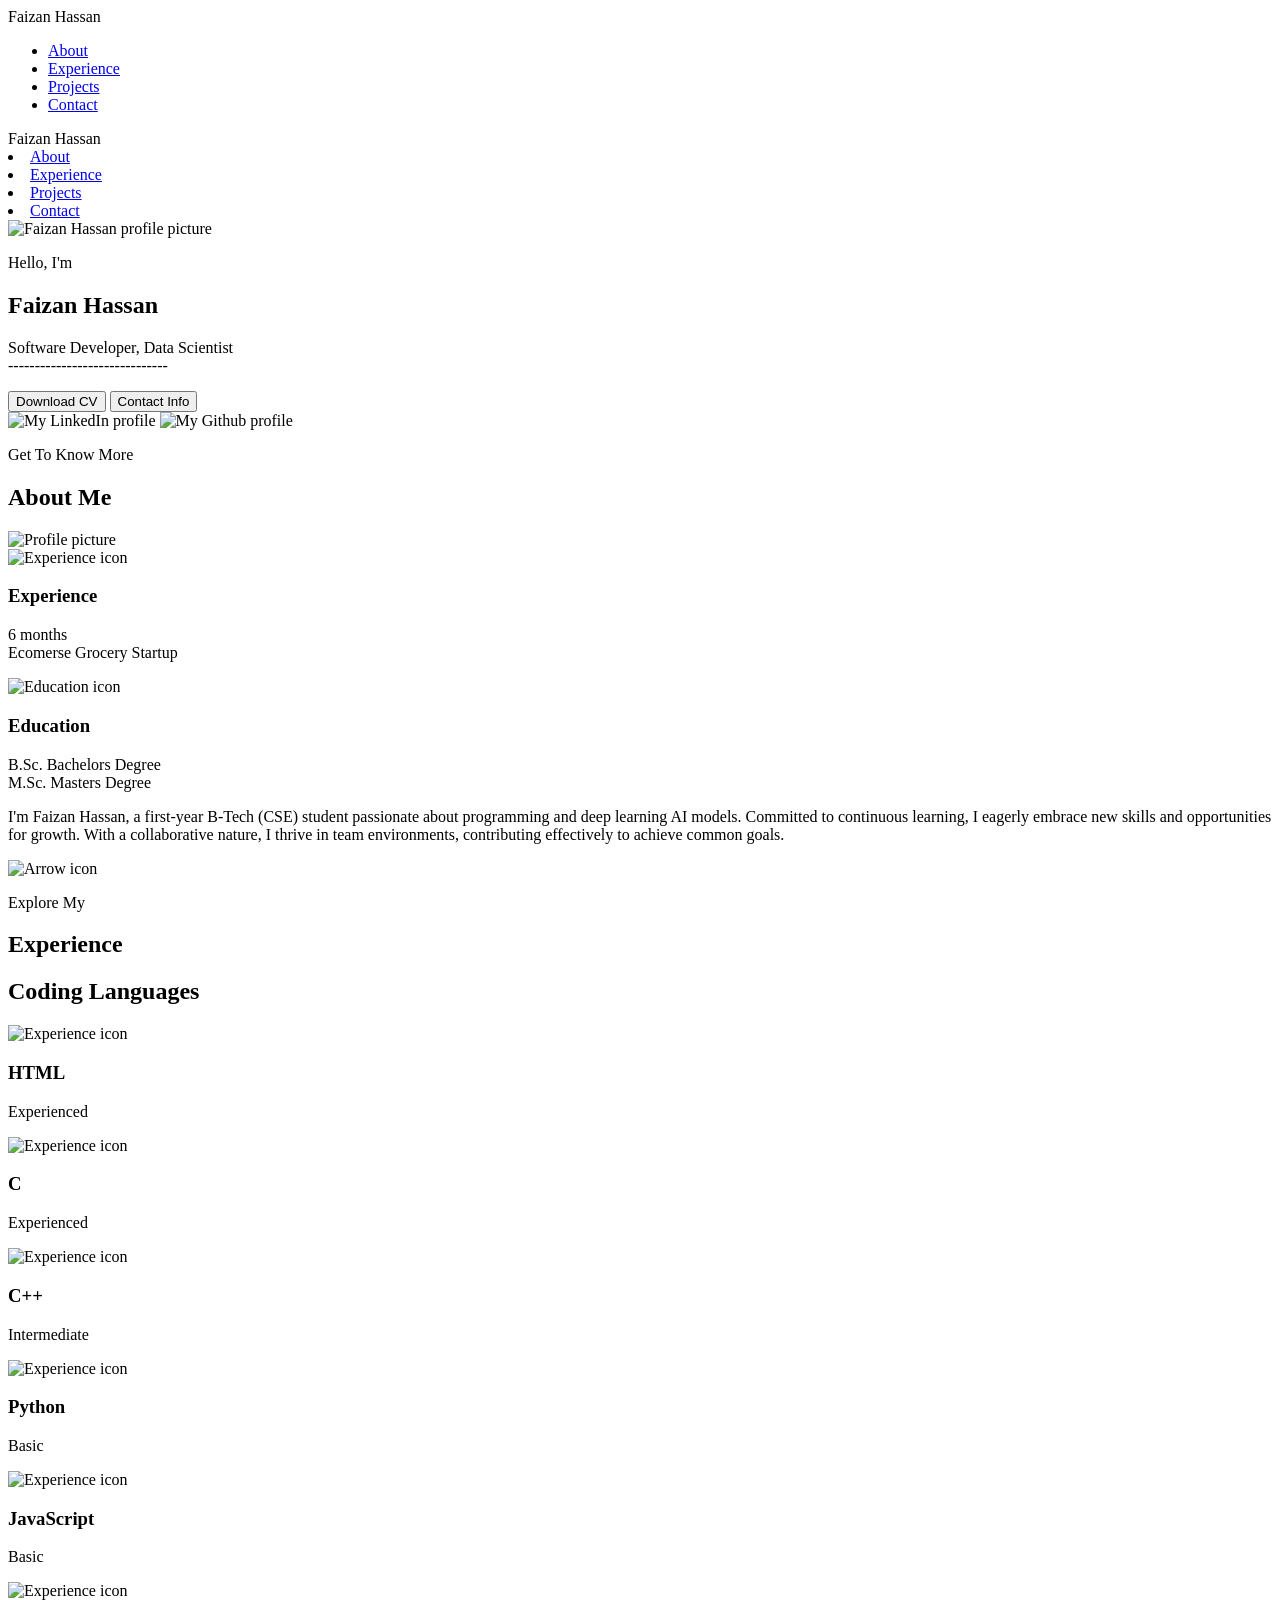
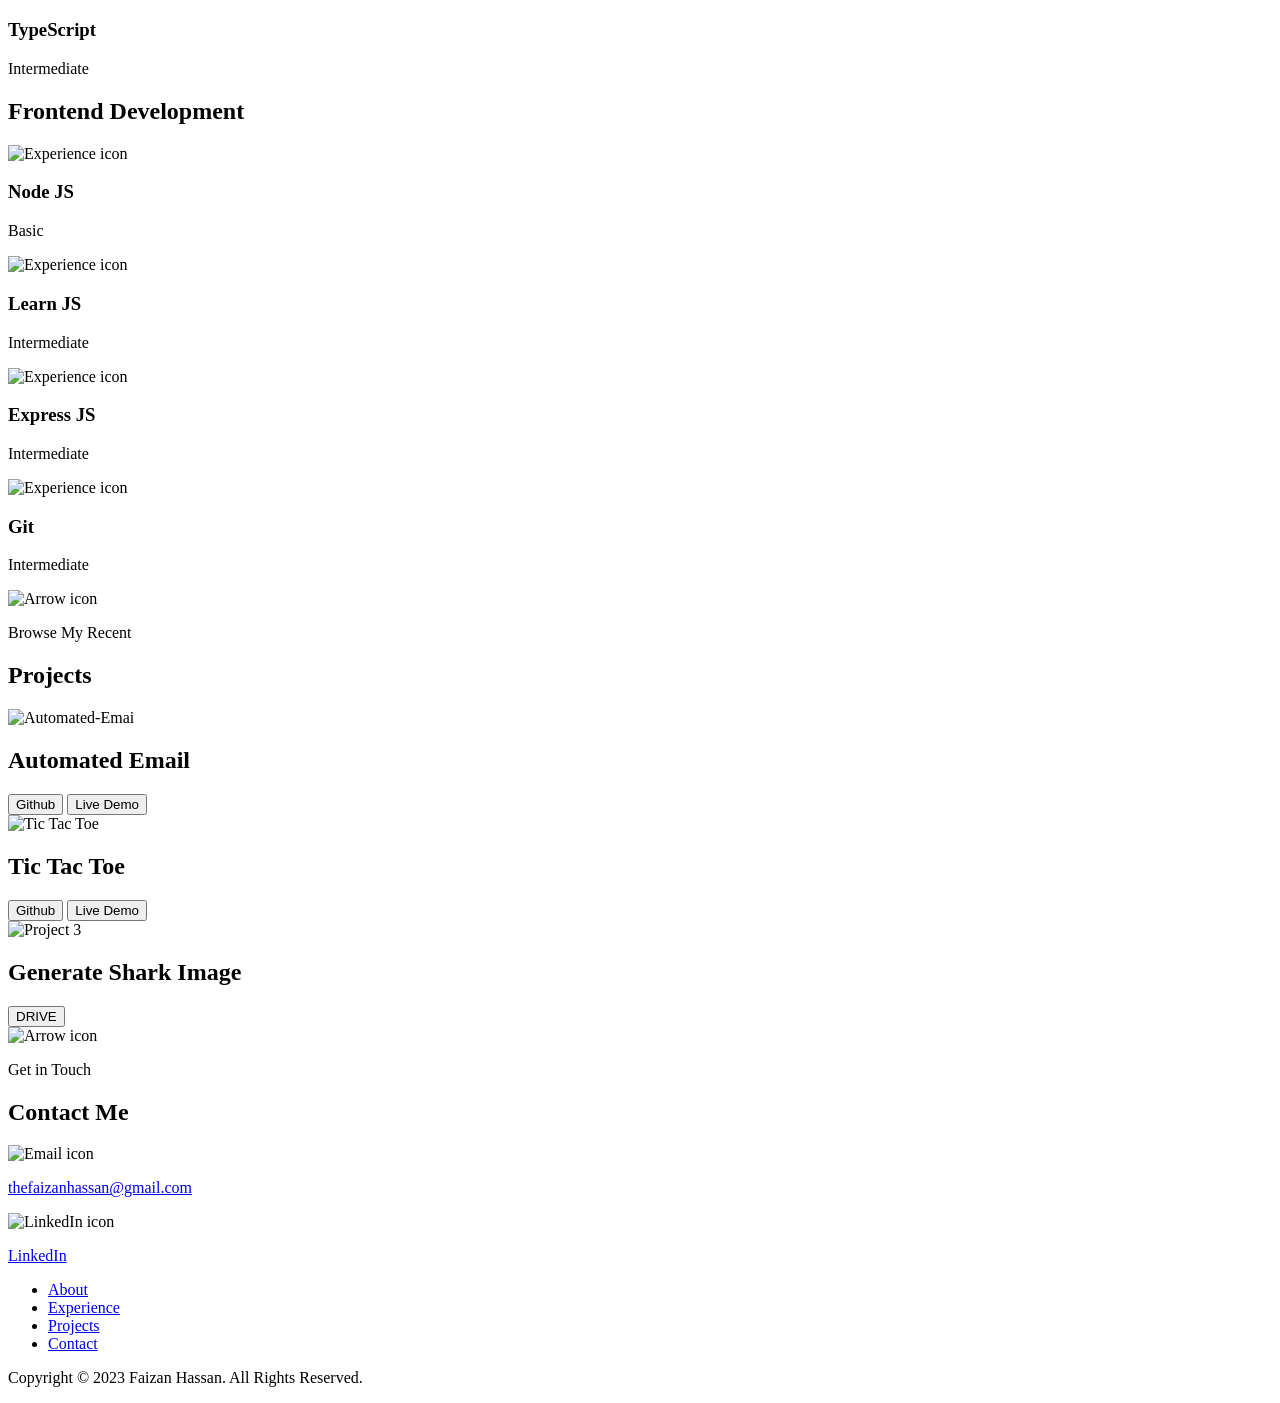
==== index.html @ 83cb1cb8 "Add files via upload" ====
<!DOCTYPE html>
<html lang="en">
  <head>
    <meta charset="UTF-8" />
    <meta http-equiv="X-UA-Compatible" content="IE=edge" />
    <meta name="viewport" content="width=device-width, initial-scale=1.0" />
    <title>Faizan Hassan</title>
    <link rel="stylesheet" href="style.css" />
    <link rel="stylesheet" href="mediaqueries.css" />
  </head>
  <body>
    <nav id="desktop-nav">
      <div class="logo">Faizan Hassan</div>
      <div>
        <ul class="nav-links">
          <li><a href="#about">About</a></li>
          <li><a href="#experience">Experience</a></li>
          <li><a href="#projects">Projects</a></li>
          <li><a href="#contact">Contact</a></li>
        </ul>
      </div>
    </nav>
    <nav id="hamburger-nav">
      <div class="logo">Faizan Hassan</div>
      <div class="hamburger-menu">
        <div class="hamburger-icon" onclick="toggleMenu()">
          <span></span>
          <span></span>
          <span></span>
        </div>
        <div class="menu-links">
          <li><a href="#about" onclick="toggleMenu()">About</a></li>
          <li><a href="#experience" onclick="toggleMenu()">Experience</a></li>
          <li><a href="#projects" onclick="toggleMenu()">Projects</a></li>
          <li><a href="#contact" onclick="toggleMenu()">Contact</a></li>
        </div>
      </div>
    </nav>
    <section id="profile">
      <div class="section__pic-container">
        <img src="./assets/profile-pic.png" alt="Faizan Hassan profile picture" />
      </div>
      <div class="section__text">
        <p class="section__text__p1">Hello, I'm</p>
        <h1 class="title">Faizan Hassan</h1>
        <p class="section__text__p1">Software Developer, Data Scientist<br> ------------------------------ </p>
        <div class="btn-container">
          <button
            class="btn btn-color-2"
            onclick="window.open('./assets/Faizan Hassan CV.pdf')"
          >
            Download CV
          </button>
          <button class="btn btn-color-1" onclick="location.href='./#contact'">
            Contact Info
          </button>
        </div>
        <div id="socials-container">
          <img
            src="./assets/linkedin.png"
            alt="My LinkedIn profile"
            class="icon"
            onclick="location.href='https://www.linkedin.com/in/thefaizanhassan/'"
          />
          <img
            src="./assets/github.png"
            alt="My Github profile"
            class="icon"
            onclick="location.href='https://github.com/Thefaizanhassan'"
          />
        </div>
      </div>
    </section>
    <section id="about">
      <p class="section__text__p1">Get To Know More</p>
      <h1 class="title">About Me</h1>
      <div class="section-container">
        <div class="section__pic-container">
          <img
            src="./assets/about-pic.jpg"
            alt="Profile picture"
            class="about-pic"
          />
        </div>
        <div class="about-details-container">
          <div class="about-containers">
            <div class="details-container">
              <img
                src="./assets/experience.png"
                alt="Experience icon"
                class="icon"
              />
              <h3>Experience</h3>
              <p>6 months <br />Ecomerse Grocery Startup</p>
            </div>
            <div class="details-container">
              <img
                src="./assets/education.png"
                alt="Education icon"
                class="icon"
              />
              <h3>Education</h3>
              <p>B.Sc. Bachelors Degree<br />M.Sc. Masters Degree</p>
            </div>
          </div>
          <div class="text-container">
            <p>
              I'm Faizan Hassan, a first-year B-Tech (CSE)
              student  passionate  about  programming  and
              deep  learning  AI  models.  Committed  to
              continuous learning, I eagerly embrace new
              skills and opportunities for growth. With a
              collaborative nature, I thrive in team
              environments, contributing effectively to
              achieve common goals.
            </p>
          </div>
        </div>
      </div>
      <img
        src="./assets/arrow.png"
        alt="Arrow icon"
        class="icon arrow"
        onclick="location.href='./#experience'"
      />
    </section>
    <section id="experience">
      <p class="section__text__p1">Explore My</p>
      <h1 class="title">Experience</h1>
      <div class="experience-details-container">
        <div class="about-containers">
          <div class="details-container">
            <h2 class="experience-sub-title">Coding Languages</h2>
            <div class="article-container">
              <article>
                <img
                  src="./assets/checkmark.png"
                  alt="Experience icon"
                  class="icon"
                />
                <div>
                  <h3>HTML</h3>
                  <p>Experienced</p>
                </div>
              </article>
              <article>
                <img
                  src="./assets/checkmark.png"
                  alt="Experience icon"
                  class="icon"
                />
                <div>
                  <h3>C</h3>
                  <p>Experienced</p>
                </div>
              </article>
              <article>
                <img
                  src="./assets/checkmark.png"
                  alt="Experience icon"
                  class="icon"
                />
                <div>
                  <h3>C++</h3>
                  <p>Intermediate</p>
                </div>
              </article>
              <article>
                <img
                  src="./assets/checkmark.png"
                  alt="Experience icon"
                  class="icon"
                />
                <div>
                  <h3>Python</h3>
                  <p>Basic</p>
                </div>
              </article>
              <article>
                <img
                  src="./assets/checkmark.png"
                  alt="Experience icon"
                  class="icon"
                />
                <div>
                  <h3>JavaScript </h3>
                  <p>Basic</p>
                </div>
              </article>
              <article>
                <img
                  src="./assets/checkmark.png"
                  alt="Experience icon"
                  class="icon"
                />
                <div>
                  <h3>TypeScript</h3>
                  <p>Intermediate</p>
                </div>
              </article>
            </div>
          </div>
          <div class="details-container">
            <h2 class="experience-sub-title">Frontend Development</h2>
            <div class="article-container">
              <article>
                <img
                  src="./assets/checkmark.png"
                  alt="Experience icon"
                  class="icon"
                />
                <div>
                  <h3>Node JS</h3>
                  <p>Basic</p>
                </div>
              </article>
              <article>
                <img
                  src="./assets/checkmark.png"
                  alt="Experience icon"
                  class="icon"
                />
                <div>
                  <h3>Learn JS</h3>
                  <p>Intermediate</p>
                </div>
              </article>
              <article>
                <img
                  src="./assets/checkmark.png"
                  alt="Experience icon"
                  class="icon"
                />
                <div>
                  <h3>Express JS</h3>
                  <p>Intermediate</p>
                </div>
              </article>
              <article>
                <img
                  src="./assets/checkmark.png"
                  alt="Experience icon"
                  class="icon"
                />
                <div>
                  <h3>Git</h3>
                  <p>Intermediate</p>
                </div>
              </article>
            </div>
          </div>
        </div>
      </div>
      <img
        src="./assets/arrow.png"
        alt="Arrow icon"
        class="icon arrow"
        onclick="location.href='./#projects'"
      />
    </section>
    <section id="projects">
      <p class="section__text__p1">Browse My Recent</p>
      <h1 class="title">Projects</h1>
      <div class="experience-details-container">
        <div class="about-containers">
          <div class="details-container color-container">
            <div class="article-container">
              <img
                src="./assets/project-1.png"
                alt="Automated-Emai"
                class="project-img"
              />
            </div>
            <h2 class="experience-sub-title project-title">Automated Email</h2>
            <div class="btn-container">
              <button
                class="btn btn-color-2 project-btn"
                onclick="location.href='https://github.com/Thefaizanhassan/Automated-Email-Trigger-App'"
              >
                Github
              </button>
              <button
                class="btn btn-color-2 project-btn"
                onclick="location.href='https://github.com/Thefaizanhassan/Automated-Email-Trigger-App'"
              >
                Live Demo
              </button>
            </div>
          </div>
          <div class="details-container color-container">
            <div class="article-container">
              <img
                src="./assets/project-2.png"
                alt="Tic Tac Toe"
                class="project-img"
              />
            </div>
            <h2 class="experience-sub-title project-title">Tic Tac Toe</h2>
            <div class="btn-container">
              <button
                class="btn btn-color-2 project-btn"
                onclick="location.href='https://github.com/Thefaizanhassan/TicTacToe'"
              >
                Github
              </button>
              <button
                class="btn btn-color-2 project-btn"
                onclick="location.href='https://github.com/Thefaizanhassan/TicTacToe'"
              >
                Live Demo
              </button>
            </div>
          </div>
          <div class="details-container color-container">
            <div class="article-container">
              <img
                src="./assets/project-3.png"
                alt="Project 3"
                class="project-img"
              />
            </div>
            <h2 class="experience-sub-title project-title">Generate Shark Image</h2>
            <div class="btn-container">
              <button
                class="btn btn-color-2 project-btn"
                onclick="location.href='https://drive.google.com/file/d/17A6caimnUNpC94hL9rWfe5YRFMzUyGSH/view?usp=sharing'"
              >
                DRIVE
              </button>
            </div>
          </div>
        </div>
      </div>

      <img
        src="./assets/arrow.png"
        alt="Arrow icon"
        class="icon arrow"
        onclick="location.href='./#contact'"
      />
    </section>
    <section id="contact">
      <p class="section__text__p1">Get in Touch</p>
      <h1 class="title">Contact Me</h1>
      <div class="contact-info-upper-container">
        <div class="contact-info-container">
          <img
            src="./assets/email.png"
            alt="Email icon"
            class="icon contact-icon email-icon"
          />
          <p><a href="mailto:examplemail@gmail.com">thefaizanhassan@gmail.com</a></p>
        </div>
        <div class="contact-info-container">
          <img
            src="./assets/linkedin.png"
            alt="LinkedIn icon"
            class="icon contact-icon"
          />
          <p><a href="https://www.linkedin.com/in/thefaizanhassan/">LinkedIn</a></p>
        </div>
      </div>
    </section>
    <footer>
      <nav>
        <div class="nav-links-container">
          <ul class="nav-links">
            <li><a href="#about">About</a></li>
            <li><a href="#experience">Experience</a></li>
            <li><a href="#projects">Projects</a></li>
            <li><a href="#contact">Contact</a></li>
          </ul>
        </div>
      </nav>
      <p>Copyright &#169; 2023 Faizan Hassan. All Rights Reserved.</p>
    </footer>
    <script src="script.js"></script>
  </body>
</html>
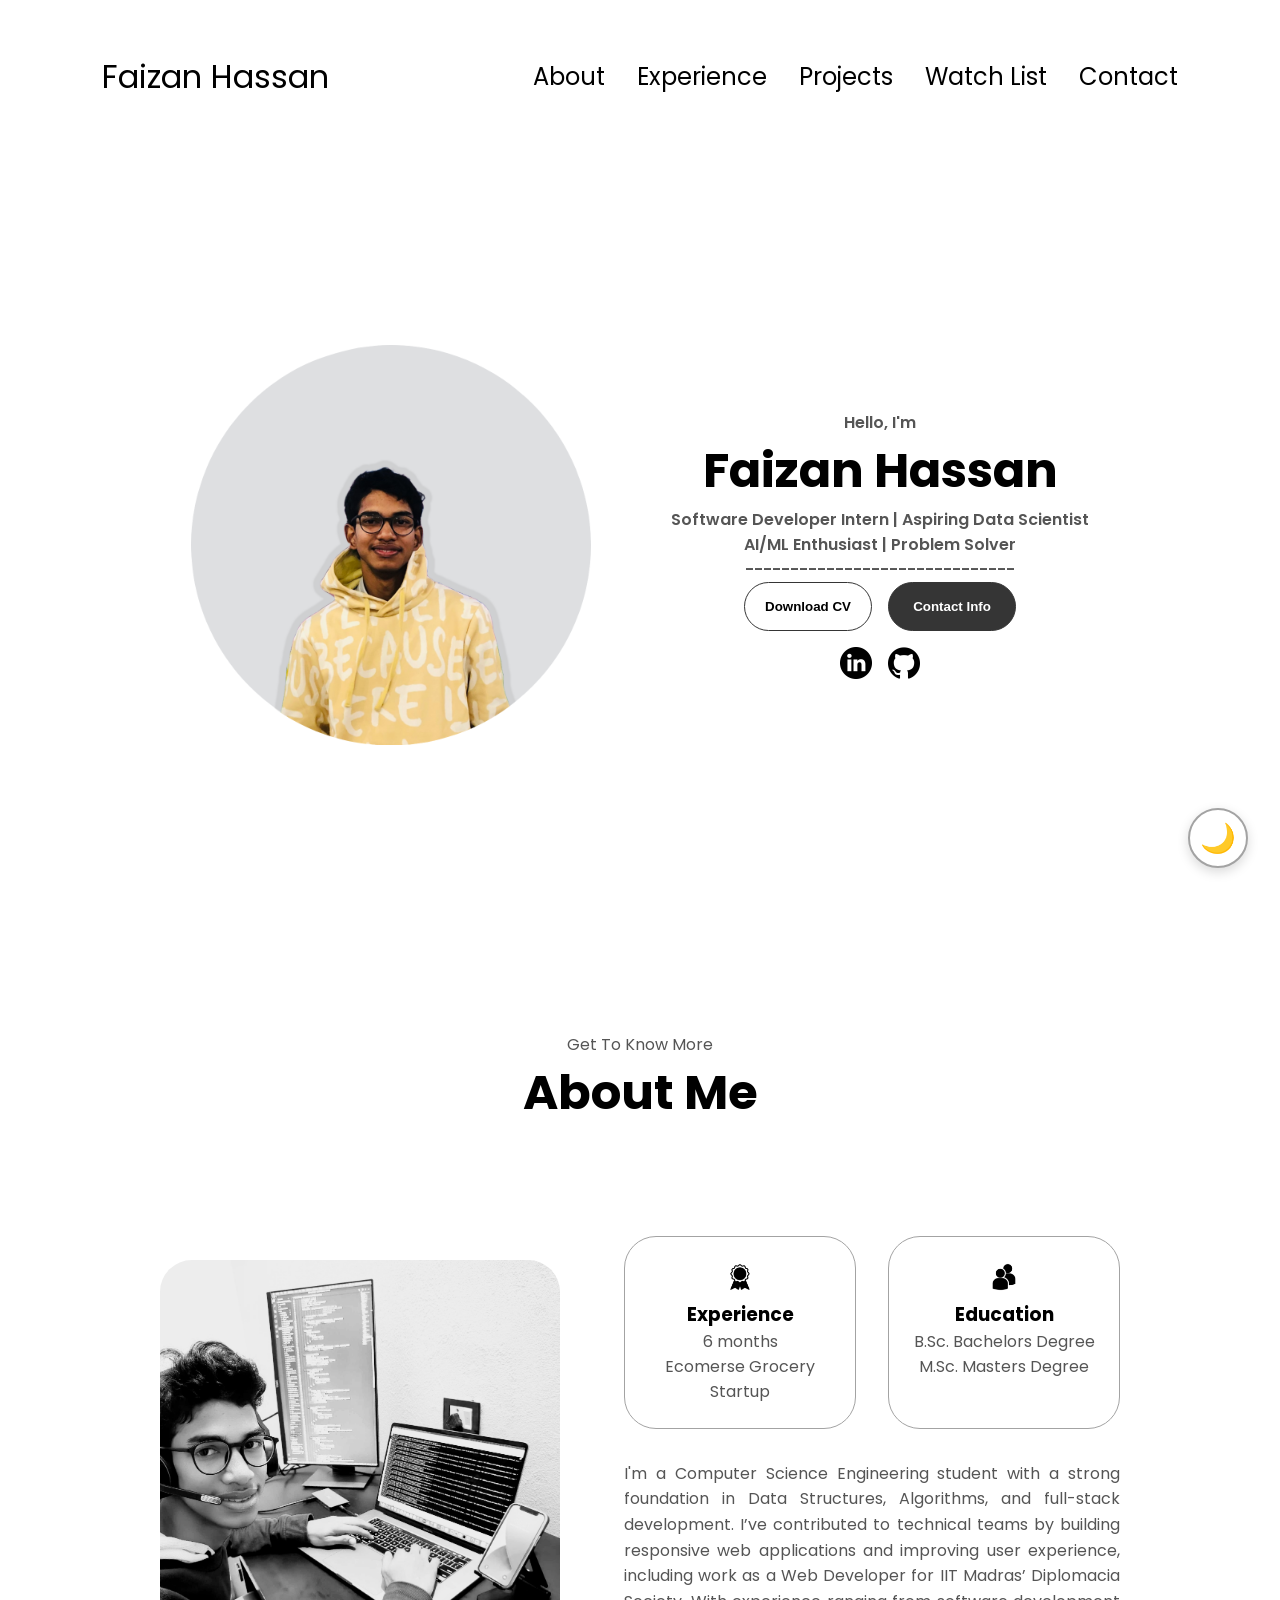
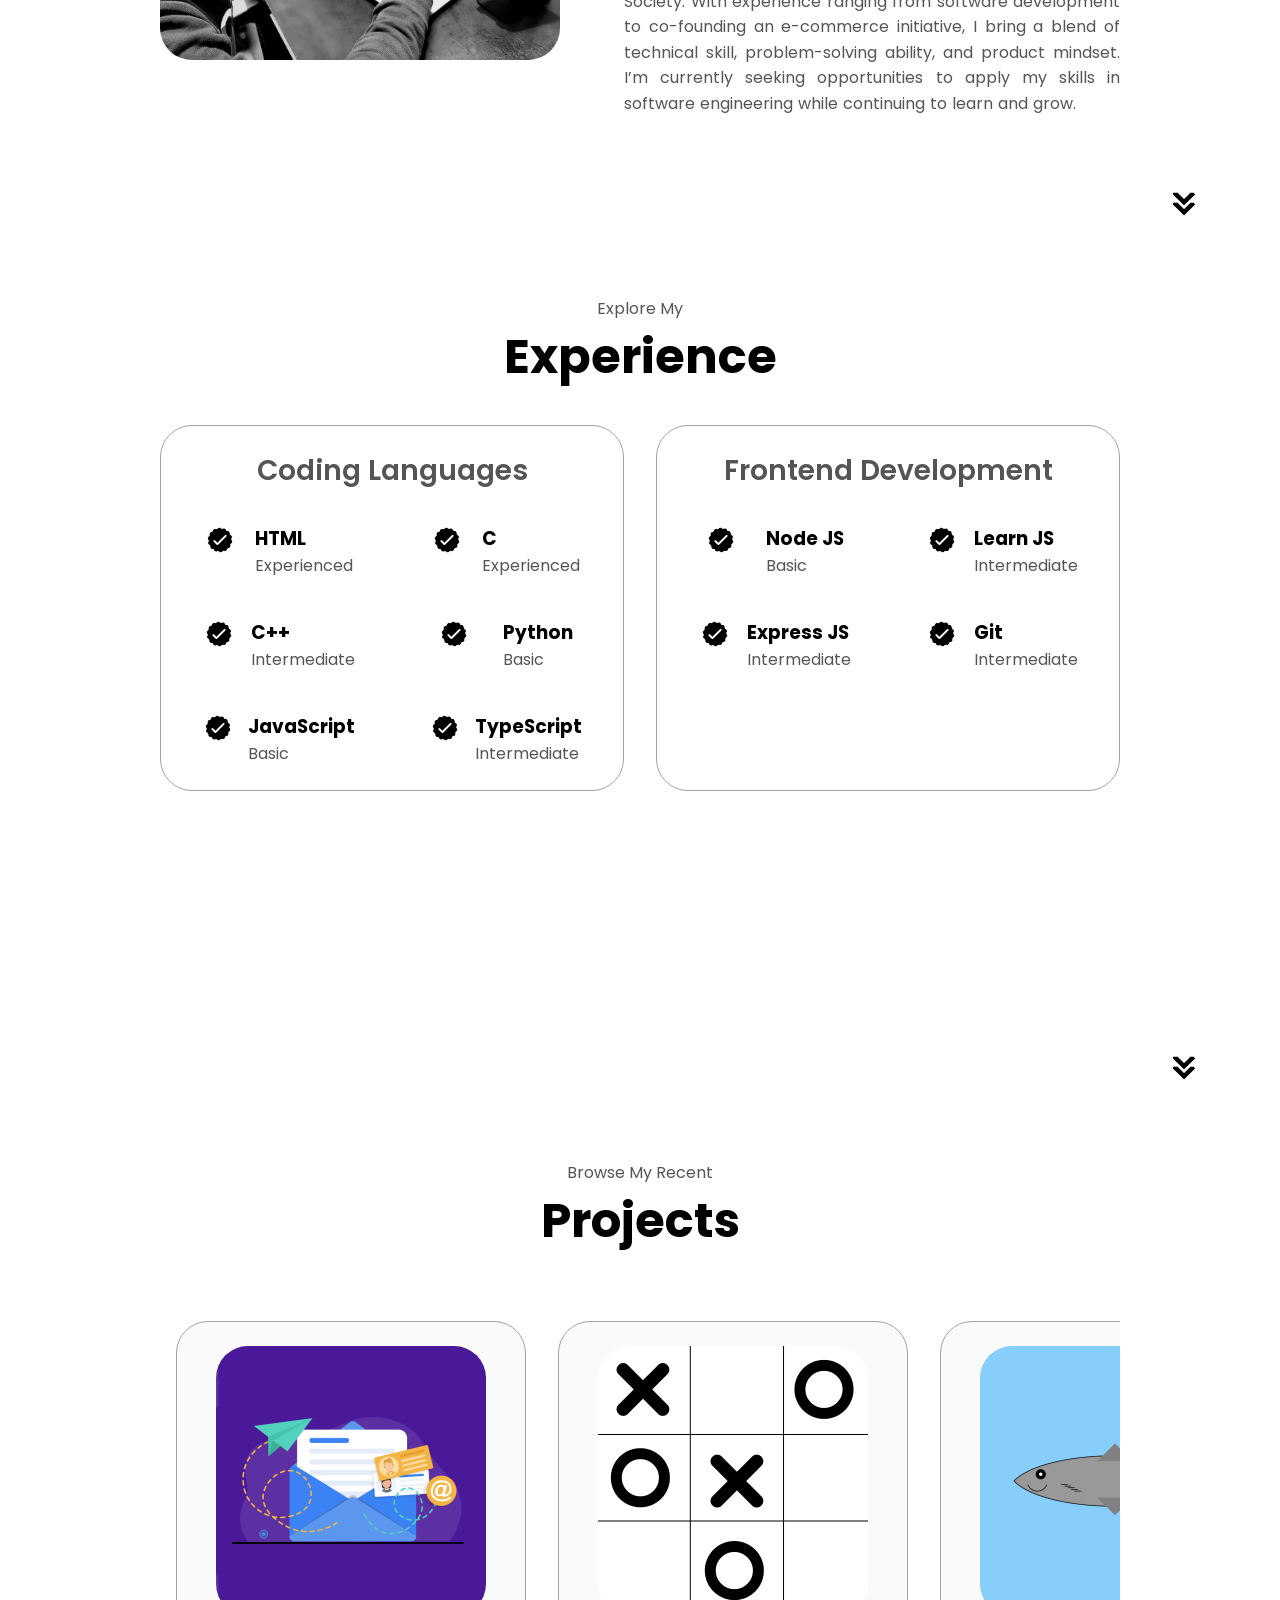
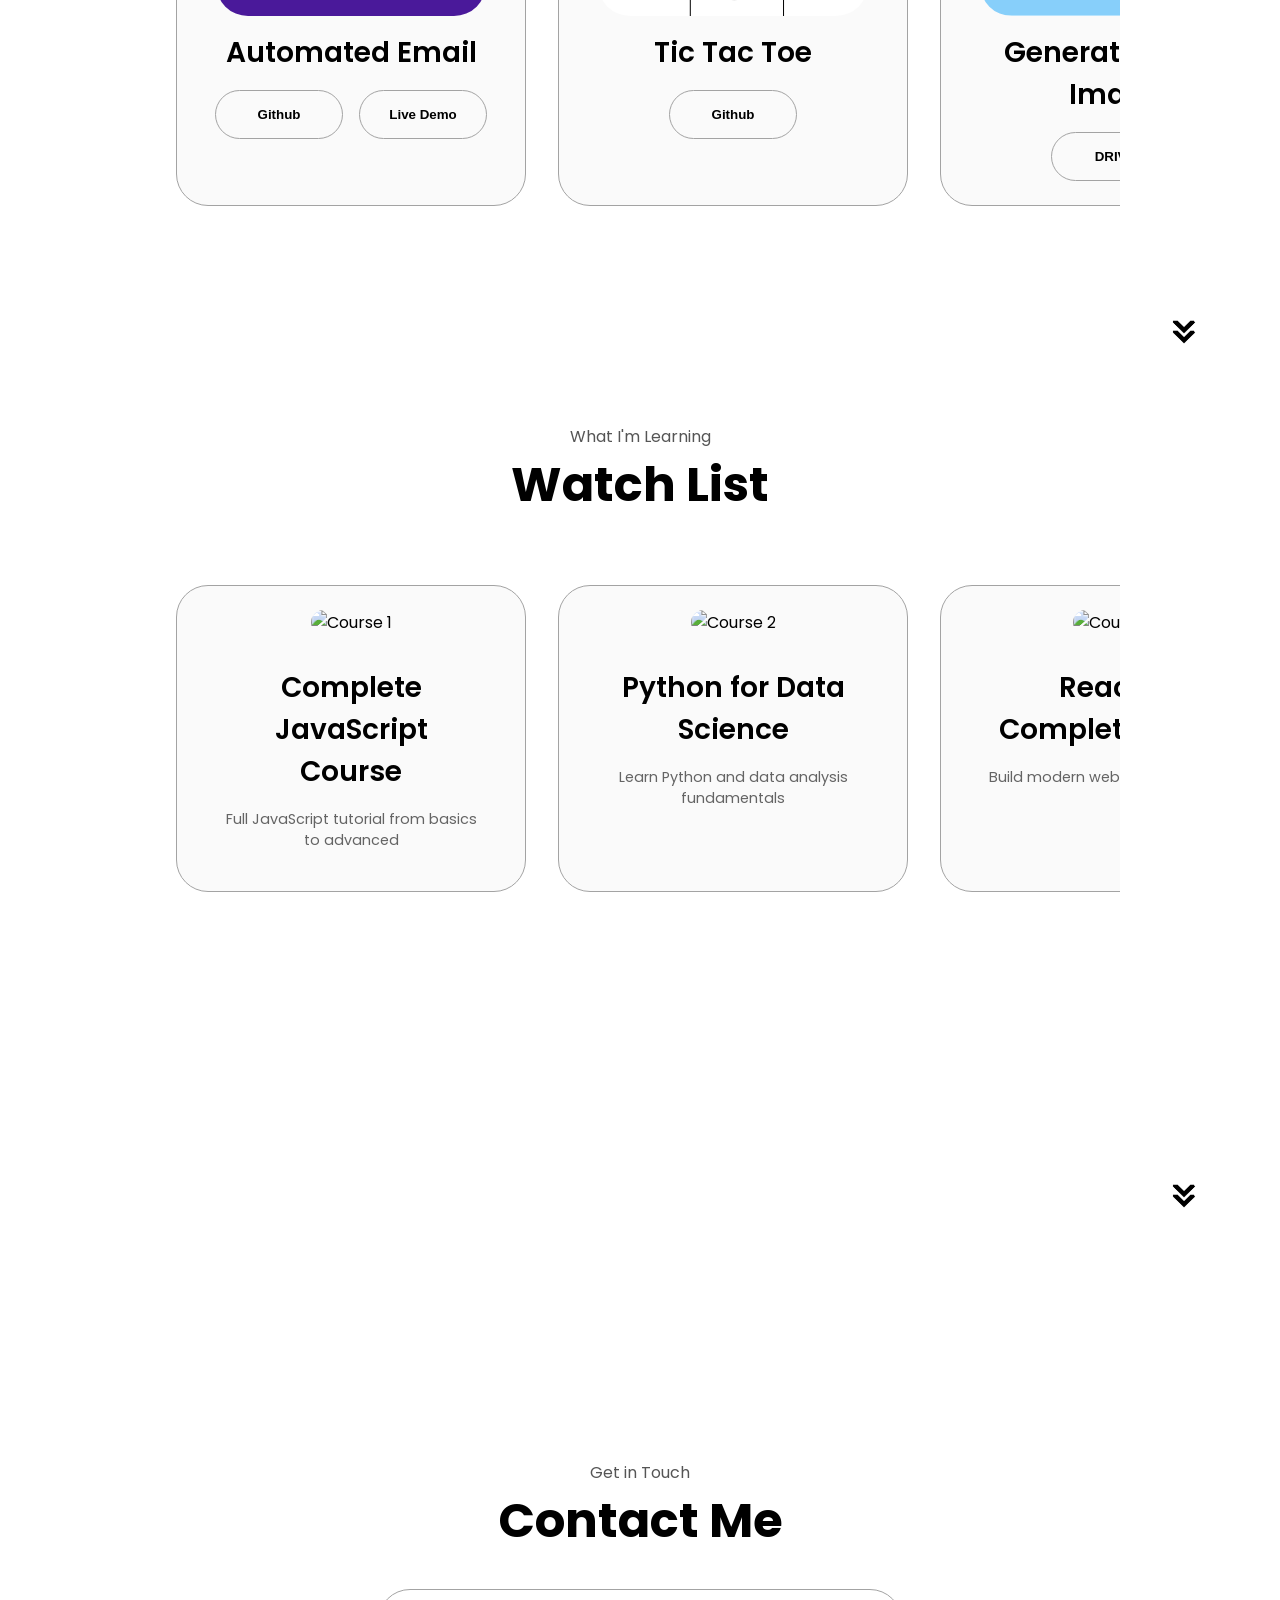
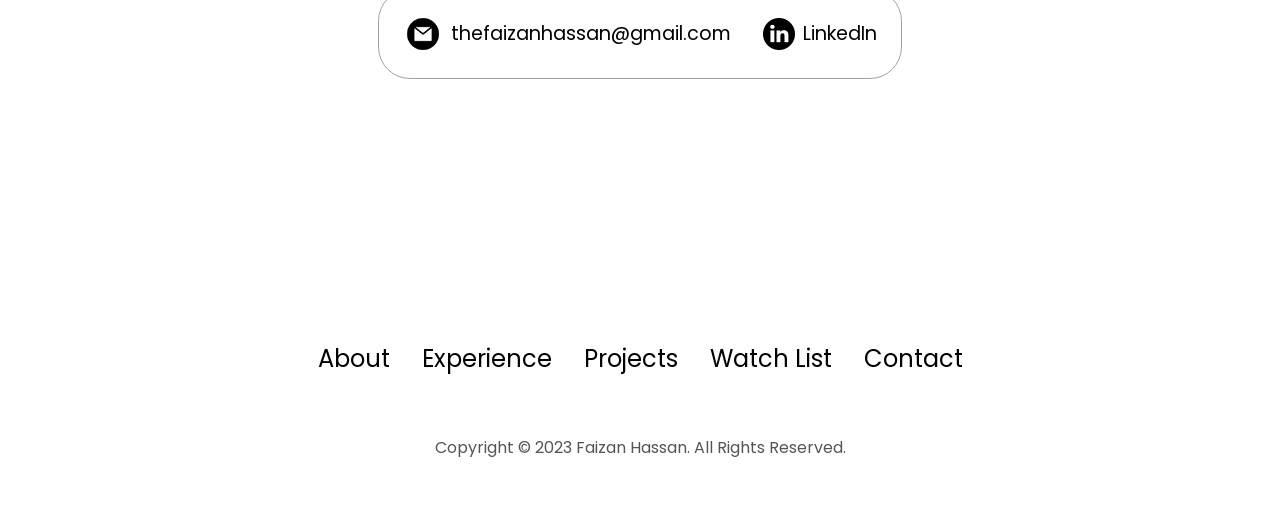
==== commit f2483f37: "Add updated portfolio" ====
--- a/index.html
+++ b/index.html
@@ -4,7 +4,16 @@
     <meta charset="UTF-8" />
     <meta http-equiv="X-UA-Compatible" content="IE=edge" />
     <meta name="viewport" content="width=device-width, initial-scale=1.0" />
-    <title>Faizan Hassan</title>
+    <title>Faizan Hassan | Software Developer & Data Scientist</title>
+    <meta name="description" content="Portfolio of Faizan Hassan - Software Developer and Data Scientist specializing in web development, machine learning, and data analysis." />
+    <meta name="keywords" content="Faizan Hassan, Software Developer, Data Scientist, Web Development, Machine Learning, Portfolio" />
+    <meta name="author" content="Faizan Hassan" />
+    
+    <!-- Favicon -->
+    <link rel="icon" type="image/x-icon" href="./assets/profile-pic.ico" />
+    <link rel="shortcut icon" type="image/x-icon" href="./assets/profile-pic.ico" />
+    
+    <!-- Stylesheets -->
     <link rel="stylesheet" href="style.css" />
     <link rel="stylesheet" href="mediaqueries.css" />
   </head>
@@ -16,6 +25,7 @@
           <li><a href="#about">About</a></li>
           <li><a href="#experience">Experience</a></li>
           <li><a href="#projects">Projects</a></li>
+          <li><a href="#watchlist">Watch List</a></li>
           <li><a href="#contact">Contact</a></li>
         </ul>
       </div>
@@ -32,6 +42,7 @@
           <li><a href="#about" onclick="toggleMenu()">About</a></li>
           <li><a href="#experience" onclick="toggleMenu()">Experience</a></li>
           <li><a href="#projects" onclick="toggleMenu()">Projects</a></li>
+          <li><a href="#watchlist" onclick="toggleMenu()">Watch List</a></li>
           <li><a href="#contact" onclick="toggleMenu()">Contact</a></li>
         </div>
       </div>
@@ -43,7 +54,7 @@
       <div class="section__text">
         <p class="section__text__p1">Hello, I'm</p>
         <h1 class="title">Faizan Hassan</h1>
-        <p class="section__text__p1">Software Developer, Data Scientist<br> ------------------------------ </p>
+        <p class="section__text__p1">Software Developer Intern | Aspiring Data Scientist <br> AI/ML Enthusiast | Problem Solver <br> ------------------------------ </p>
         <div class="btn-container">
           <button
             class="btn btn-color-2"
@@ -57,15 +68,27 @@
         </div>
         <div id="socials-container">
           <img
-            src="./assets/linkedin.png"
+            src="./assets/Light_Theme_Icons/linkedin.png"
             alt="My LinkedIn profile"
-            class="icon"
+            class="icon icon-light"
             onclick="location.href='https://www.linkedin.com/in/thefaizanhassan/'"
           />
           <img
-            src="./assets/github.png"
+            src="./assets/Dark_Theme_Icons/linkedin_dark.png"
+            alt="My LinkedIn profile"
+            class="icon icon-dark"
+            onclick="location.href='https://www.linkedin.com/in/thefaizanhassan/'"
+          />
+          <img
+            src="./assets/Light_Theme_Icons/github.png"
             alt="My Github profile"
-            class="icon"
+            class="icon icon-light"
+            onclick="location.href='https://github.com/Thefaizanhassan'"
+          />
+          <img
+            src="./assets/Dark_Theme_Icons/github_dark.png"
+            alt="My Github profile"
+            class="icon icon-dark"
             onclick="location.href='https://github.com/Thefaizanhassan'"
           />
         </div>
@@ -86,26 +109,36 @@
           <div class="about-containers">
             <div class="details-container">
               <img
-                src="./assets/experience.png"
+                src="./assets/Light_Theme_Icons/experience.png"
                 alt="Experience icon"
-                class="icon"
+                class="icon icon-light"
+              />
+              <img
+                src="./assets/Dark_Theme_Icons/experience_dark.png"
+                alt="Experience icon"
+                class="icon icon-dark"
               />
               <h3>Experience</h3>
               <p>6 months <br />Ecomerse Grocery Startup</p>
             </div>
             <div class="details-container">
               <img
-                src="./assets/education.png"
+                src="./assets/Light_Theme_Icons/education.png"
                 alt="Education icon"
-                class="icon"
+                class="icon icon-light"
+              />
+              <img
+                src="./assets/Dark_Theme_Icons/education_dark.png"
+                alt="Education icon"
+                class="icon icon-dark"
               />
               <h3>Education</h3>
               <p>B.Sc. Bachelors Degree<br />M.Sc. Masters Degree</p>
             </div>
           </div>
           <div class="text-container">
-            <p>
-              I'm Faizan Hassan, a first-year B-Tech (CSE)
+            <!-- <p>
+              I'm Faizan Hassan, a third-year B-Tech (CSE)
               student  passionate  about  programming  and
               deep  learning  AI  models.  Committed  to
               continuous learning, I eagerly embrace new
@@ -113,14 +146,34 @@
               collaborative nature, I thrive in team
               environments, contributing effectively to
               achieve common goals.
+            </p> -->
+            <!-- <p>
+              I'm Faizan Hassan, a Computer Science engineering student passionate about building meaningful digital experiences and developing reliable software systems. With a strong foundation in Data Structures & Algorithms, I enjoy solving problems that demand clarity, logic, and creativity.
+              <br>
+              I've worked across web development, backend logic, and product workflows, contributing to real technical teams—most notably as a Web Developer at IIT Madras (Diplomacia MUN Society)—where I built responsive, user-centric interfaces and improved engagement through clean, interactive designs.
+              <br>
+              Beyond academics, I co-founded GroceBin, an e-commerce grocery service, which gave me hands-on exposure to web development, business automation, and user-focused product thinking. I love taking ideas from concept to execution and learning from every iteration.
+              <br>
+              My projects reflect my curiosity and versatility—from building trackers that simplify daily life to developing systems that handle financial operations securely. I thrive in collaborative environments and continuously sharpen my technical stack, including C/C++, Java, Python, JavaScript, React, Node.js, SQL, and more.
+              <br>
+              I'm currently seeking opportunities where I can learn, build, and contribute as a growing software engineer—especially in roles involving full-stack development, backend engineering, or scalable system design.
+            </p> -->
+            <p>
+              I'm a Computer Science Engineering student with a strong foundation in Data Structures, Algorithms, and full-stack development. I’ve contributed to technical teams by building responsive web applications and improving user experience, including work as a Web Developer for IIT Madras’ Diplomacia Society. With experience ranging from software development to co-founding an e-commerce initiative, I bring a blend of technical skill, problem-solving ability, and product mindset. I’m currently seeking opportunities to apply my skills in software engineering while continuing to learn and grow.
             </p>
           </div>
         </div>
       </div>
       <img
-        src="./assets/arrow.png"
+        src="./assets/Light_Theme_Icons/arrow.png"
         alt="Arrow icon"
-        class="icon arrow"
+        class="icon arrow arrow-light"
+        onclick="location.href='./#experience'"
+      />
+      <img
+        src="./assets/Dark_Theme_Icons/arrow_dark.png"
+        alt="Arrow icon"
+        class="icon arrow arrow-dark"
         onclick="location.href='./#experience'"
       />
     </section>
@@ -134,9 +187,14 @@
             <div class="article-container">
               <article>
                 <img
-                  src="./assets/checkmark.png"
-                  alt="Experience icon"
-                  class="icon"
+                  src="./assets/Light_Theme_Icons/checkmark.png"
+                  alt="Experience icon"
+                  class="icon icon-light"
+                />
+                <img
+                  src="./assets/Dark_Theme_Icons/checkmark_dark.png"
+                  alt="Experience icon"
+                  class="icon icon-dark"
                 />
                 <div>
                   <h3>HTML</h3>
@@ -145,9 +203,14 @@
               </article>
               <article>
                 <img
-                  src="./assets/checkmark.png"
-                  alt="Experience icon"
-                  class="icon"
+                  src="./assets/Light_Theme_Icons/checkmark.png"
+                  alt="Experience icon"
+                  class="icon icon-light"
+                />
+                <img
+                  src="./assets/Dark_Theme_Icons/checkmark_dark.png"
+                  alt="Experience icon"
+                  class="icon icon-dark"
                 />
                 <div>
                   <h3>C</h3>
@@ -156,9 +219,14 @@
               </article>
               <article>
                 <img
-                  src="./assets/checkmark.png"
-                  alt="Experience icon"
-                  class="icon"
+                  src="./assets/Light_Theme_Icons/checkmark.png"
+                  alt="Experience icon"
+                  class="icon icon-light"
+                />
+                <img
+                  src="./assets/Dark_Theme_Icons/checkmark_dark.png"
+                  alt="Experience icon"
+                  class="icon icon-dark"
                 />
                 <div>
                   <h3>C++</h3>
@@ -167,9 +235,14 @@
               </article>
               <article>
                 <img
-                  src="./assets/checkmark.png"
-                  alt="Experience icon"
-                  class="icon"
+                  src="./assets/Light_Theme_Icons/checkmark.png"
+                  alt="Experience icon"
+                  class="icon icon-light"
+                />
+                <img
+                  src="./assets/Dark_Theme_Icons/checkmark_dark.png"
+                  alt="Experience icon"
+                  class="icon icon-dark"
                 />
                 <div>
                   <h3>Python</h3>
@@ -178,9 +251,14 @@
               </article>
               <article>
                 <img
-                  src="./assets/checkmark.png"
-                  alt="Experience icon"
-                  class="icon"
+                  src="./assets/Light_Theme_Icons/checkmark.png"
+                  alt="Experience icon"
+                  class="icon icon-light"
+                />
+                <img
+                  src="./assets/Dark_Theme_Icons/checkmark_dark.png"
+                  alt="Experience icon"
+                  class="icon icon-dark"
                 />
                 <div>
                   <h3>JavaScript </h3>
@@ -189,9 +267,14 @@
               </article>
               <article>
                 <img
-                  src="./assets/checkmark.png"
-                  alt="Experience icon"
-                  class="icon"
+                  src="./assets/Light_Theme_Icons/checkmark.png"
+                  alt="Experience icon"
+                  class="icon icon-light"
+                />
+                <img
+                  src="./assets/Dark_Theme_Icons/checkmark_dark.png"
+                  alt="Experience icon"
+                  class="icon icon-dark"
                 />
                 <div>
                   <h3>TypeScript</h3>
@@ -205,9 +288,14 @@
             <div class="article-container">
               <article>
                 <img
-                  src="./assets/checkmark.png"
-                  alt="Experience icon"
-                  class="icon"
+                  src="./assets/Light_Theme_Icons/checkmark.png"
+                  alt="Experience icon"
+                  class="icon icon-light"
+                />
+                <img
+                  src="./assets/Dark_Theme_Icons/checkmark_dark.png"
+                  alt="Experience icon"
+                  class="icon icon-dark"
                 />
                 <div>
                   <h3>Node JS</h3>
@@ -216,9 +304,14 @@
               </article>
               <article>
                 <img
-                  src="./assets/checkmark.png"
-                  alt="Experience icon"
-                  class="icon"
+                  src="./assets/Light_Theme_Icons/checkmark.png"
+                  alt="Experience icon"
+                  class="icon icon-light"
+                />
+                <img
+                  src="./assets/Dark_Theme_Icons/checkmark_dark.png"
+                  alt="Experience icon"
+                  class="icon icon-dark"
                 />
                 <div>
                   <h3>Learn JS</h3>
@@ -227,9 +320,14 @@
               </article>
               <article>
                 <img
-                  src="./assets/checkmark.png"
-                  alt="Experience icon"
-                  class="icon"
+                  src="./assets/Light_Theme_Icons/checkmark.png"
+                  alt="Experience icon"
+                  class="icon icon-light"
+                />
+                <img
+                  src="./assets/Dark_Theme_Icons/checkmark_dark.png"
+                  alt="Experience icon"
+                  class="icon icon-dark"
                 />
                 <div>
                   <h3>Express JS</h3>
@@ -238,9 +336,14 @@
               </article>
               <article>
                 <img
-                  src="./assets/checkmark.png"
-                  alt="Experience icon"
-                  class="icon"
+                  src="./assets/Light_Theme_Icons/checkmark.png"
+                  alt="Experience icon"
+                  class="icon icon-light"
+                />
+                <img
+                  src="./assets/Dark_Theme_Icons/checkmark_dark.png"
+                  alt="Experience icon"
+                  class="icon icon-dark"
                 />
                 <div>
                   <h3>Git</h3>
@@ -252,22 +355,28 @@
         </div>
       </div>
       <img
-        src="./assets/arrow.png"
+        src="./assets/Light_Theme_Icons/arrow.png"
         alt="Arrow icon"
-        class="icon arrow"
+        class="icon arrow arrow-light"
+        onclick="location.href='./#projects'"
+      />
+      <img
+        src="./assets/Dark_Theme_Icons/arrow_dark.png"
+        alt="Arrow icon"
+        class="icon arrow arrow-dark"
         onclick="location.href='./#projects'"
       />
     </section>
     <section id="projects">
       <p class="section__text__p1">Browse My Recent</p>
       <h1 class="title">Projects</h1>
-      <div class="experience-details-container">
-        <div class="about-containers">
+      <div class="scroll-container">
+        <div class="scroll-content">
           <div class="details-container color-container">
             <div class="article-container">
               <img
-                src="./assets/project-1.png"
-                alt="Automated-Emai"
+                src="./assets/Projects/project-1.png"
+                alt="Automated-Email"
                 class="project-img"
               />
             </div>
@@ -290,7 +399,7 @@
           <div class="details-container color-container">
             <div class="article-container">
               <img
-                src="./assets/project-2.png"
+                src="./assets/Projects/project-2.png"
                 alt="Tic Tac Toe"
                 class="project-img"
               />
@@ -299,22 +408,22 @@
             <div class="btn-container">
               <button
                 class="btn btn-color-2 project-btn"
-                onclick="location.href='https://github.com/Thefaizanhassan/TicTacToe'"
+                onclick="window.open('https://github.com/Thefaizanhassan/TicTacToe', '_blank')"
               >
                 Github
               </button>
-              <button
+              <!-- <button
                 class="btn btn-color-2 project-btn"
                 onclick="location.href='https://github.com/Thefaizanhassan/TicTacToe'"
               >
                 Live Demo
-              </button>
+              </button> -->
             </div>
           </div>
           <div class="details-container color-container">
             <div class="article-container">
               <img
-                src="./assets/project-3.png"
+                src="./assets/Projects/project-3.png"
                 alt="Project 3"
                 class="project-img"
               />
@@ -329,33 +438,311 @@
               </button>
             </div>
           </div>
-        </div>
-      </div>
-
+          <div class="details-container color-container">
+            <div class="article-container">
+              <img
+                src="./assets/Projects/project-1.png"
+                alt="Project 4"
+                class="project-img"
+              />
+            </div>
+            <h2 class="experience-sub-title project-title">Project 4</h2>
+            <div class="btn-container">
+              <button
+                class="btn btn-color-2 project-btn"
+                onclick="location.href='https://github.com/'"
+              >
+                Github
+              </button>
+            </div>
+          </div>
+          <div class="details-container color-container">
+            <div class="article-container">
+              <img
+                src="./assets/Projects/project-2.png"
+                alt="Project 5"
+                class="project-img"
+              />
+            </div>
+            <h2 class="experience-sub-title project-title">Project 5</h2>
+            <div class="btn-container">
+              <button
+                class="btn btn-color-2 project-btn"
+                onclick="location.href='https://github.com/'"
+              >
+                Github
+              </button>
+            </div>
+          </div>
+        </div>
+      </div>
       <img
-        src="./assets/arrow.png"
+        src="./assets/Light_Theme_Icons/arrow.png"
         alt="Arrow icon"
-        class="icon arrow"
+        class="icon arrow arrow-light"
+        onclick="location.href='./#watchlist'"
+      />
+      <img
+        src="./assets/Dark_Theme_Icons/arrow_dark.png"
+        alt="Arrow icon"
+        class="icon arrow arrow-dark"
+        onclick="location.href='./#watchlist'"
+      />
+    </section>
+    
+    <!-- NEW WATCHLIST SECTION -->
+    <section id="watchlist">
+      <p class="section__text__p1">What I'm Learning</p>
+      <h1 class="title">Watch List</h1>
+      <div class="scroll-container">
+        <div class="scroll-content">
+          <!-- Course 1 -->
+          <div class="details-container color-container watchlist-item">
+            <a href="https://www.youtube.com/watch?v=example1" target="_blank" class="watchlist-link">
+              <div class="watchlist-card">
+                <div class="watchlist-thumbnail">
+                  <img
+                    src="https://img.youtube.com/vi/dQw4w9WgXcQ/maxresdefault.jpg"
+                    alt="Course 1"
+                    class="project-img watchlist-img"
+                  />
+                  <div class="watchlist-overlay">
+                    <span class="play-icon">▶</span>
+                  </div>
+                </div>
+                <div class="watchlist-info">
+                  <h2 class="experience-sub-title project-title">Complete JavaScript Course</h2>
+                  <p class="watchlist-description">Full JavaScript tutorial from basics to advanced</p>
+                </div>
+              </div>
+            </a>
+            <div class="watchlist-details">
+              <h3>Course Details</h3>
+              <p><strong>Duration:</strong> 12 hours</p>
+              <p><strong>Level:</strong> Beginner to Advanced</p>
+              <p><strong>Topics Covered:</strong></p>
+              <ul>
+                <li>JavaScript Fundamentals</li>
+                <li>ES6+ Features</li>
+                <li>Async/Await & Promises</li>
+                <li>DOM Manipulation</li>
+                <li>Object-Oriented Programming</li>
+                <li>Functional Programming</li>
+                <li>Modern JavaScript Patterns</li>
+              </ul>
+              <p class="course-description">
+                Master JavaScript from scratch with this comprehensive course. Learn all the fundamentals, 
+                modern ES6+ features, and advanced concepts to become a proficient JavaScript developer.
+              </p>
+            </div>
+          </div>
+          
+          <!-- Course 2 -->
+          <div class="details-container color-container watchlist-item">
+            <a href="https://www.youtube.com/watch?v=example2" target="_blank" class="watchlist-link">
+              <div class="watchlist-card">
+                <div class="watchlist-thumbnail">
+                  <img
+                    src="https://img.youtube.com/vi/dQw4w9WgXcQ/maxresdefault.jpg"
+                    alt="Course 2"
+                    class="project-img watchlist-img"
+                  />
+                  <div class="watchlist-overlay">
+                    <span class="play-icon">▶</span>
+                  </div>
+                </div>
+                <div class="watchlist-info">
+                  <h2 class="experience-sub-title project-title">Python for Data Science</h2>
+                  <p class="watchlist-description">Learn Python and data analysis fundamentals</p>
+                </div>
+              </div>
+            </a>
+            <div class="watchlist-details">
+              <h3>Course Details</h3>
+              <p><strong>Duration:</strong> 15 hours</p>
+              <p><strong>Level:</strong> Beginner to Intermediate</p>
+              <p><strong>Topics Covered:</strong></p>
+              <ul>
+                <li>Python Basics & Syntax</li>
+                <li>NumPy for Numerical Computing</li>
+                <li>Pandas for Data Analysis</li>
+                <li>Data Visualization with Matplotlib</li>
+                <li>Statistical Analysis</li>
+                <li>Data Cleaning Techniques</li>
+                <li>Real-world Projects</li>
+              </ul>
+              <p class="course-description">
+                Dive into the world of data science with Python. Learn how to manipulate, analyze, and 
+                visualize data using industry-standard libraries and techniques.
+              </p>
+            </div>
+          </div>
+          
+          <!-- Course 3 -->
+          <div class="details-container color-container watchlist-item">
+            <a href="https://www.youtube.com/watch?v=example3" target="_blank" class="watchlist-link">
+              <div class="watchlist-card">
+                <div class="watchlist-thumbnail">
+                  <img
+                    src="https://img.youtube.com/vi/dQw4w9WgXcQ/maxresdefault.jpg"
+                    alt="Course 3"
+                    class="project-img watchlist-img"
+                  />
+                  <div class="watchlist-overlay">
+                    <span class="play-icon">▶</span>
+                  </div>
+                </div>
+                <div class="watchlist-info">
+                  <h2 class="experience-sub-title project-title">React.js Complete Guide</h2>
+                  <p class="watchlist-description">Build modern web apps with React</p>
+                </div>
+              </div>
+            </a>
+            <div class="watchlist-details">
+              <h3>Course Details</h3>
+              <p><strong>Duration:</strong> 18 hours</p>
+              <p><strong>Level:</strong> Intermediate</p>
+              <p><strong>Topics Covered:</strong></p>
+              <ul>
+                <li>React Fundamentals & JSX</li>
+                <li>Components & Props</li>
+                <li>State Management with Hooks</li>
+                <li>React Router for Navigation</li>
+                <li>Context API & Redux</li>
+                <li>Performance Optimization</li>
+                <li>Testing React Applications</li>
+              </ul>
+              <p class="course-description">
+                Master React.js and build powerful, scalable web applications. Learn modern React patterns, 
+                hooks, state management, and best practices for production-ready apps.
+              </p>
+            </div>
+          </div>
+          
+          <!-- Course 4 -->
+          <div class="details-container color-container watchlist-item">
+            <a href="https://www.udemy.com/course/example" target="_blank" class="watchlist-link">
+              <div class="watchlist-card">
+                <div class="watchlist-thumbnail">
+                  <img
+                    src="https://img.youtube.com/vi/dQw4w9WgXcQ/maxresdefault.jpg"
+                    alt="Course 4"
+                    class="project-img watchlist-img"
+                  />
+                  <div class="watchlist-overlay">
+                    <span class="play-icon">▶</span>
+                  </div>
+                </div>
+                <div class="watchlist-info">
+                  <h2 class="experience-sub-title project-title">Machine Learning A-Z</h2>
+                  <p class="watchlist-description">Complete ML course with Python</p>
+                </div>
+              </div>
+            </a>
+            <div class="watchlist-details">
+              <h3>Course Details</h3>
+              <p><strong>Duration:</strong> 25 hours</p>
+              <p><strong>Level:</strong> Intermediate to Advanced</p>
+              <p><strong>Topics Covered:</strong></p>
+              <ul>
+                <li>Supervised Learning Algorithms</li>
+                <li>Unsupervised Learning</li>
+                <li>Neural Networks & Deep Learning</li>
+                <li>Natural Language Processing</li>
+                <li>Computer Vision Basics</li>
+                <li>Model Evaluation & Tuning</li>
+                <li>Deployment Strategies</li>
+              </ul>
+              <p class="course-description">
+                Comprehensive machine learning course covering everything from basic algorithms to deep learning. 
+                Build real-world ML projects and learn how to deploy models in production.
+              </p>
+            </div>
+          </div>
+          
+          <!-- Course 5 -->
+          <div class="details-container color-container watchlist-item">
+            <a href="https://www.youtube.com/watch?v=example5" target="_blank" class="watchlist-link">
+              <div class="watchlist-card">
+                <div class="watchlist-thumbnail">
+                  <img
+                    src="https://img.youtube.com/vi/dQw4w9WgXcQ/maxresdefault.jpg"
+                    alt="Course 5"
+                    class="project-img watchlist-img"
+                  />
+                  <div class="watchlist-overlay">
+                    <span class="play-icon">▶</span>
+                  </div>
+                </div>
+                <div class="watchlist-info">
+                  <h2 class="experience-sub-title project-title">Node.js Backend Development</h2>
+                  <p class="watchlist-description">Build scalable backend applications</p>
+                </div>
+              </div>
+            </a>
+            <div class="watchlist-details">
+              <h3>Course Details</h3>
+              <p><strong>Duration:</strong> 20 hours</p>
+              <p><strong>Level:</strong> Intermediate</p>
+              <p><strong>Topics Covered:</strong></p>
+              <ul>
+                <li>Node.js Fundamentals</li>
+                <li>Express.js Framework</li>
+                <li>RESTful API Design</li>
+                <li>Database Integration (MongoDB, SQL)</li>
+                <li>Authentication & Authorization</li>
+                <li>WebSocket & Real-time Apps</li>
+                <li>Deployment & Scaling</li>
+              </ul>
+              <p class="course-description">
+                Learn to build robust, scalable backend applications with Node.js. Master server-side JavaScript, 
+                API development, database management, and deployment strategies.
+              </p>
+            </div>
+          </div>
+        </div>
+      </div>
+      <img
+        src="./assets/Light_Theme_Icons/arrow.png"
+        alt="Arrow icon"
+        class="icon arrow arrow-light"
+        onclick="location.href='./#contact'"
+      />
+      <img
+        src="./assets/Dark_Theme_Icons/arrow_dark.png"
+        alt="Arrow icon"
+        class="icon arrow arrow-dark"
         onclick="location.href='./#contact'"
       />
     </section>
+
     <section id="contact">
       <p class="section__text__p1">Get in Touch</p>
       <h1 class="title">Contact Me</h1>
       <div class="contact-info-upper-container">
         <div class="contact-info-container">
           <img
-            src="./assets/email.png"
+            src="./assets/Light_Theme_Icons/email.png"
             alt="Email icon"
-            class="icon contact-icon email-icon"
+            class="icon contact-icon email-icon icon-light"
+          />
+          <img
+            src="./assets/Dark_Theme_Icons/email_dark.png"
+            alt="Email icon"
+            class="icon contact-icon email-icon icon-dark"
           />
           <p><a href="mailto:examplemail@gmail.com">thefaizanhassan@gmail.com</a></p>
         </div>
         <div class="contact-info-container">
           <img
-            src="./assets/linkedin.png"
+            src="./assets/Light_Theme_Icons/linkedin.png"
             alt="LinkedIn icon"
-            class="icon contact-icon"
+            class="icon contact-icon icon-light"
+          />
+          <img
+            src="./assets/Dark_Theme_Icons/linkedin_dark.png"
+            alt="LinkedIn icon"
+            class="icon contact-icon icon-dark"
           />
           <p><a href="https://www.linkedin.com/in/thefaizanhassan/">LinkedIn</a></p>
         </div>
@@ -368,12 +755,19 @@
             <li><a href="#about">About</a></li>
             <li><a href="#experience">Experience</a></li>
             <li><a href="#projects">Projects</a></li>
+            <li><a href="#watchlist">Watch List</a></li>
             <li><a href="#contact">Contact</a></li>
           </ul>
         </div>
       </nav>
       <p>Copyright &#169; 2023 Faizan Hassan. All Rights Reserved.</p>
     </footer>
+    
+    <!-- Dark Mode Toggle Button -->
+    <button id="theme-toggle" class="theme-toggle" aria-label="Toggle dark mode">
+      <span class="theme-icon">🌙</span>
+    </button>
+
     <script src="script.js"></script>
   </body>
-</html>
+</html>
--- a/style.css
+++ b/style.css
@@ -0,0 +1,834 @@
+/* GENERAL */
+
+@import url("https://fonts.googleapis.com/css2?family=Poppins:wght@300;400;500;600&display=swap");
+
+* {
+  margin: 0;
+  padding: 0;
+}
+
+body {
+  font-family: "Poppins", sans-serif;
+}
+
+html {
+  scroll-behavior: smooth;
+}
+
+p {
+  color: rgb(85, 85, 85);
+}
+
+/* TRANSITION */
+
+a,
+.btn {
+  transition: all 300ms ease;
+}
+
+/* DESKTOP NAV */
+
+nav,
+.nav-links {
+  display: flex;
+}
+
+nav {
+  justify-content: space-around;
+  align-items: center;
+  height: 17vh;
+}
+
+.nav-links {
+  gap: 2rem;
+  list-style: none;
+  font-size: 1.5rem;
+}
+
+a {
+  color: black;
+  text-decoration: none;
+  text-decoration-color: white;
+}
+
+a:hover {
+  color: grey;
+  text-decoration: underline;
+  text-underline-offset: 1rem;
+  text-decoration-color: rgb(181, 181, 181);
+}
+
+.logo {
+  font-size: 2rem;
+}
+
+.logo:hover {
+  cursor: default;
+}
+
+/* HAMBURGER MENU */
+
+#hamburger-nav {
+  display: none;
+}
+
+.hamburger-menu {
+  position: relative;
+  display: inline-block;
+}
+
+.hamburger-icon {
+  display: flex;
+  flex-direction: column;
+  justify-content: space-between;
+  height: 24px;
+  width: 30px;
+  cursor: pointer;
+}
+
+.hamburger-icon span {
+  width: 100%;
+  height: 2px;
+  background-color: black;
+  transition: all 0.3 ease-in-out;
+}
+
+.menu-links {
+  position: absolute;
+  top: 100%;
+  right: 0;
+  background-color: white;
+  width: fit-content;
+  max-height: 0;
+  overflow: hidden;
+  transition: all 0.3 ease-in-out;
+}
+
+.menu-links a {
+  display: block;
+  padding: 10px;
+  text-align: center;
+  font-size: 1.5rem;
+  color: black;
+  text-decoration: none;
+  transition: all 0.3 ease-in-out;
+}
+
+.menu-links li {
+  list-style: none;
+}
+
+.menu-links.open {
+  max-height: 300px;
+}
+
+.hamburger-icon.open span:first-child {
+  transform: rotate(45deg) translate(10px, 5px);
+}
+
+.hamburger-icon.open span:nth-child(2) {
+  opacity: 0;
+}
+
+.hamburger-icon.open span:last-child {
+  transform: rotate(-45deg) translate(10px, -5px);
+}
+
+.hamburger-icon span:first-child {
+  transform: none;
+}
+
+.hamburger-icon span:first-child {
+  opacity: 1;
+}
+
+.hamburger-icon span:first-child {
+  transform: none;
+}
+
+/* SECTIONS */
+
+section {
+  padding-top: 4vh;
+  height: 96vh;
+  margin: 0 10rem;
+  box-sizing: border-box;
+  min-height: fit-content;
+}
+
+.section-container {
+  display: flex;
+}
+
+/* PROFILE SECTION */
+
+#profile {
+  display: flex;
+  justify-content: center;
+  gap: 5rem;
+  height: 80vh;
+}
+
+.section__pic-container {
+  display: flex;
+  height: 400px;
+  width: 400px;
+  margin: auto 0;
+}
+
+.section__text {
+  align-self: center;
+  text-align: center;
+}
+
+.section__text p {
+  font-weight: 600;
+}
+
+.section__text__p1 {
+  text-align: center;
+}
+
+.section__text__p2 {
+  font-size: 1.75rem;
+  margin-bottom: 1rem;
+}
+
+.title {
+  font-size: 3rem;
+  text-align: center;
+}
+
+#socials-container {
+  display: flex;
+  justify-content: center;
+  margin-top: 1rem;
+  gap: 1rem;
+}
+
+/* ICONS */
+
+.icon {
+  cursor: pointer;
+  height: 2rem;
+}
+
+/* Icon visibility for light/dark mode */
+.icon-light {
+  display: inline-block;
+}
+
+.icon-dark {
+  display: none;
+}
+
+body.dark-mode .icon-light {
+  display: none;
+}
+
+body.dark-mode .icon-dark {
+  display: inline-block;
+}
+
+/* Arrow visibility for light/dark mode */
+.arrow-light {
+  display: block;
+}
+
+.arrow-dark {
+  display: none;
+}
+
+body.dark-mode .arrow-light {
+  display: none;
+}
+
+body.dark-mode .arrow-dark {
+  display: block;
+}
+
+/* BUTTONS */
+
+.btn-container {
+  display: flex;
+  justify-content: center;
+  gap: 1rem;
+}
+
+.btn {
+  font-weight: 600;
+  transition: all 300ms ease;
+  padding: 1rem;
+  width: 8rem;
+  border-radius: 2rem;
+}
+
+.btn-color-1,
+.btn-color-2 {
+  border: rgb(53, 53, 53) 0.1rem solid;
+}
+
+.btn-color-1:hover,
+.btn-color-2:hover {
+  cursor: pointer;
+}
+
+.btn-color-1,
+.btn-color-2:hover {
+  background: rgb(53, 53, 53);
+  color: white;
+}
+
+.btn-color-1:hover {
+  background: rgb(0, 0, 0);
+}
+
+.btn-color-2 {
+  background: none;
+}
+
+.btn-color-2:hover {
+  border: rgb(255, 255, 255) 0.1rem solid;
+}
+
+.btn-container {
+  gap: 1rem;
+}
+
+/* ABOUT SECTION */
+
+#about .text-container p {
+  text-align: justify;
+  line-height: 1.6;
+  word-spacing: 1px;
+}
+
+#about {
+  position: relative;
+}
+
+.about-containers {
+  gap: 2rem;
+  margin-bottom: 2rem;
+  margin-top: 2rem;
+}
+
+.about-details-container {
+  justify-content: center;
+  flex-direction: column;
+}
+
+.about-containers,
+.about-details-container {
+  display: flex;
+}
+
+.about-pic {
+  border-radius: 2rem;
+}
+
+.arrow {
+  position: absolute;
+  right: -5rem;
+  bottom: 2.5rem;
+}
+
+.details-container {
+  padding: 1.5rem;
+  flex: 1;
+  background: white;
+  border-radius: 2rem;
+  border: rgb(53, 53, 53) 0.1rem solid;
+  border-color: rgb(163, 163, 163);
+  text-align: center;
+}
+
+.section-container {
+  gap: 4rem;
+  height: 80%;
+}
+
+.section__pic-container {
+  height: 400px;
+  width: 400px;
+  margin: auto 0;
+}
+
+/* EXPERIENCE SECTION */
+
+#experience {
+  position: relative;
+}
+
+.experience-sub-title {
+  color: rgb(85, 85, 85);
+  font-weight: 600;
+  font-size: 1.75rem;
+  margin-bottom: 2rem;
+}
+
+.experience-details-container {
+  display: flex;
+  justify-content: center;
+  flex-direction: column;
+}
+
+.article-container {
+  display: flex;
+  text-align: initial;
+  flex-wrap: wrap;
+  flex-direction: row;
+  gap: 2.5rem;
+  justify-content: space-around;
+}
+
+article {
+  display: flex;
+  width: 10rem;
+  justify-content: space-around;
+  gap: 0.5rem;
+}
+
+article .icon {
+  cursor: default;
+}
+
+/* PROJECTS SECTION - WITH HORIZONTAL SCROLL */
+
+#projects {
+  position: relative;
+}
+
+.color-container {
+  border-color: rgb(163, 163, 163);
+  background: rgb(250, 250, 250);
+  min-width: 300px;
+  flex-shrink: 0;
+}
+
+.scroll-container {
+  overflow-x: auto;
+  overflow-y: hidden;
+  padding: 2rem 0;
+  margin: 2rem 0;
+}
+
+.scroll-container::-webkit-scrollbar {
+  height: 8px;
+}
+
+.scroll-container::-webkit-scrollbar-track {
+  background: #f1f1f1;
+  border-radius: 10px;
+}
+
+.scroll-container::-webkit-scrollbar-thumb {
+  background: #888;
+  border-radius: 10px;
+}
+
+.scroll-container::-webkit-scrollbar-thumb:hover {
+  background: #555;
+}
+
+.scroll-content {
+  display: flex;
+  gap: 2rem;
+  padding: 0 1rem;
+}
+
+.project-img {
+  border-radius: 2rem;
+  width: 90%;
+  height: 90%;
+}
+
+.project-title {
+  margin: 1rem;
+  color: black;
+}
+
+.project-btn {
+  color: black;
+  border-color: rgb(163, 163, 163);
+}
+
+/* WATCHLIST SECTION */
+
+#watchlist {
+  position: relative;
+}
+
+.watchlist-item {
+  position: relative;
+  transition: all 0.5s ease;
+  overflow: hidden;
+  display: flex;
+  flex-direction: column;
+}
+
+.watchlist-card {
+  display: flex;
+  flex-direction: column;
+}
+
+.watchlist-thumbnail {
+  position: relative;
+}
+
+.watchlist-link {
+  text-decoration: none;
+  color: inherit;
+  display: block;
+}
+
+.watchlist-link:hover {
+  text-decoration: none;
+}
+
+.watchlist-img {
+  width: 100%;
+  height: 200px;
+  object-fit: cover;
+  border-radius: 2rem;
+}
+
+.watchlist-overlay {
+  position: absolute;
+  top: 0;
+  left: 0;
+  right: 0;
+  bottom: 0;
+  background: rgba(0, 0, 0, 0);
+  display: flex;
+  justify-content: center;
+  align-items: center;
+  border-radius: 2rem;
+  transition: background 0.3s ease;
+  pointer-events: none;
+}
+
+.watchlist-item:hover .watchlist-overlay {
+  background: rgba(0, 0, 0, 0.5);
+}
+
+.play-icon {
+  font-size: 3rem;
+  color: white;
+  opacity: 0;
+  transition: opacity 0.3s ease;
+}
+
+.watchlist-item:hover .play-icon {
+  opacity: 1;
+}
+
+.watchlist-info {
+  padding: 1rem;
+}
+
+.watchlist-description {
+  font-size: 0.9rem;
+  color: rgb(100, 100, 100);
+  text-align: center;
+  margin: 0;
+}
+
+.watchlist-details {
+  position: absolute;
+  right: 0;
+  top: 0;
+  width: 0;
+  height: 100%;
+  background: white;
+  border-left: 2px solid rgb(163, 163, 163);
+  border-radius: 0 2rem 2rem 0;
+  overflow-y: auto;
+  overflow-x: hidden;
+  opacity: 0;
+  transition: all 0.5s ease;
+  padding: 0;
+  z-index: 10;
+  box-shadow: -5px 0 15px rgba(0, 0, 0, 0);
+  pointer-events: none;
+}
+
+.watchlist-item:hover .watchlist-details {
+  width: 280px;
+  opacity: 1;
+  padding: 1.5rem;
+  box-shadow: -5px 0 15px rgba(0, 0, 0, 0.1);
+  pointer-events: auto;
+}
+
+.watchlist-details h3 {
+  margin-top: 0;
+  margin-bottom: 1rem;
+  color: rgb(53, 53, 53);
+  font-size: 1.3rem;
+  border-bottom: 2px solid rgb(163, 163, 163);
+  padding-bottom: 0.5rem;
+}
+
+.watchlist-details p {
+  margin: 0.5rem 0;
+  font-size: 0.9rem;
+  line-height: 1.6;
+}
+
+.watchlist-details strong {
+  color: rgb(53, 53, 53);
+  font-weight: 600;
+}
+
+.watchlist-details ul {
+  margin: 0.5rem 0;
+  padding-left: 1.5rem;
+}
+
+.watchlist-details li {
+  margin: 0.3rem 0;
+  font-size: 0.85rem;
+  color: rgb(85, 85, 85);
+}
+
+.course-description {
+  margin-top: 1rem;
+  padding-top: 1rem;
+  border-top: 1px solid rgb(200, 200, 200);
+  font-style: italic;
+}
+
+.watchlist-details::-webkit-scrollbar {
+  width: 6px;
+}
+
+.watchlist-details::-webkit-scrollbar-track {
+  background: #f1f1f1;
+  border-radius: 10px;
+}
+
+.watchlist-details::-webkit-scrollbar-thumb {
+  background: #888;
+  border-radius: 10px;
+}
+
+.watchlist-details::-webkit-scrollbar-thumb:hover {
+  background: #555;
+}
+
+/* CONTACT */
+
+#contact {
+  display: flex;
+  justify-content: center;
+  flex-direction: column;
+  height: 70vh;
+}
+
+.contact-info-upper-container {
+  display: flex;
+  justify-content: center;
+  border-radius: 2rem;
+  border: rgb(53, 53, 53) 0.1rem solid;
+  border-color: rgb(163, 163, 163);
+  background: (250, 250, 250);
+  margin: 2rem auto;
+  padding: 0.5rem;
+}
+
+.contact-info-container {
+  display: flex;
+  align-items: center;
+  justify-content: center;
+  gap: 0.5rem;
+  margin: 1rem;
+}
+
+.contact-info-container p {
+  font-size: larger;
+}
+
+.contact-icon {
+  cursor: default;
+}
+
+.email-icon {
+  height: 2.5rem;
+}
+
+/* FOOTER SECTION */
+
+footer {
+  height: 26vh;
+  margin: 0 1rem;
+}
+
+footer p {
+  text-align: center;
+}
+
+/* DARK MODE TOGGLE BUTTON */
+
+.theme-toggle {
+  position: fixed;
+  bottom: 2rem;
+  right: 2rem;
+  width: 60px;
+  height: 60px;
+  border-radius: 50%;
+  background: white;
+  border: 2px solid rgb(163, 163, 163);
+  cursor: pointer;
+  display: flex;
+  align-items: center;
+  justify-content: center;
+  font-size: 1.8rem;
+  box-shadow: 0 4px 12px rgba(0, 0, 0, 0.15);
+  transition: all 0.3s ease;
+  z-index: 1000;
+}
+
+.theme-toggle:hover {
+  transform: scale(1.1);
+  box-shadow: 0 6px 16px rgba(0, 0, 0, 0.2);
+}
+
+.theme-toggle:active {
+  transform: scale(0.95);
+}
+
+/* DARK MODE STYLES */
+
+body.dark-mode {
+  background-color: #000000;
+  color: #ffffff;
+}
+
+body.dark-mode p {
+  color: rgb(200, 200, 200);
+}
+
+body.dark-mode nav {
+  background-color: #000000;
+}
+
+body.dark-mode a {
+  color: #ffffff;
+}
+
+body.dark-mode a:hover {
+  color: #cccccc;
+  text-decoration-color: rgb(150, 150, 150);
+}
+
+body.dark-mode .theme-toggle {
+  background: #1a1a1a;
+  border-color: #333333;
+}
+
+body.dark-mode .details-container {
+  background: #1a1a1a;
+  border-color: #333333;
+}
+
+body.dark-mode .color-container {
+  background: #0d0d0d;
+  border-color: #333333;
+}
+
+body.dark-mode .btn-color-1 {
+  background: #ffffff;
+  color: #000000;
+  border-color: #ffffff;
+}
+
+body.dark-mode .btn-color-1:hover {
+  background: #cccccc;
+  border-color: #cccccc;
+}
+
+body.dark-mode .btn-color-2 {
+  background: transparent;
+  color: #ffffff;
+  border-color: #ffffff;
+}
+
+body.dark-mode .btn-color-2:hover {
+  background: #ffffff;
+  color: #000000;
+}
+
+body.dark-mode .project-title,
+body.dark-mode .experience-sub-title,
+body.dark-mode .title {
+  color: #ffffff;
+}
+
+body.dark-mode .contact-info-upper-container {
+  background: #1a1a1a;
+  border-color: #333333;
+}
+
+body.dark-mode .menu-links {
+  background-color: #1a1a1a;
+  border: 1px solid #333333;
+}
+
+body.dark-mode .hamburger-icon span {
+  background-color: white;
+}
+
+body.dark-mode .scroll-container::-webkit-scrollbar-track {
+  background: #1a1a1a;
+}
+
+body.dark-mode .scroll-container::-webkit-scrollbar-thumb {
+  background: #555;
+}
+
+body.dark-mode .scroll-container::-webkit-scrollbar-thumb:hover {
+  background: #777;
+}
+
+body.dark-mode footer {
+  background-color: #000000;
+}
+
+body.dark-mode .watchlist-description {
+  color: rgb(180, 180, 180);
+}
+
+body.dark-mode .watchlist-details {
+  background: #1a1a1a;
+  border-left-color: #333333;
+}
+
+body.dark-mode .watchlist-details h3 {
+  color: #ffffff;
+  border-bottom-color: #333333;
+}
+
+body.dark-mode .watchlist-details strong {
+  color: #ffffff;
+}
+
+body.dark-mode .watchlist-details li {
+  color: rgb(200, 200, 200);
+}
+
+body.dark-mode .course-description {
+  border-top-color: #333333;
+}
+
+body.dark-mode .watchlist-details::-webkit-scrollbar-track {
+  background: #0d0d0d;
+}
+
+body.dark-mode .watchlist-details::-webkit-scrollbar-thumb {
+  background: #555;
+}
+
+body.dark-mode .watchlist-details::-webkit-scrollbar-thumb:hover {
+  background: #777;
+}
--- a/mediaqueries.css
+++ b/mediaqueries.css
@@ -0,0 +1,151 @@
+@media screen and (max-width: 1400px) {
+  #profile {
+    height: 83vh;
+    margin-bottom: 6rem;
+  }
+  .about-containers {
+    flex-wrap: wrap;
+  }
+}
+
+@media screen and (max-width: 1200px) {
+  #desktop-nav {
+    display: none;
+  }
+  #hamburger-nav {
+    display: flex;
+  }
+  #experience,
+  .experience-details-container {
+    margin-top: 2rem;
+  }
+  #profile,
+  .section-container {
+    display: block;
+  }
+  .arrow {
+    display: none;
+  }
+  section,
+  .section-container {
+    height: fit-content;
+  }
+  section {
+    margin: 0 5%;
+  }
+  .section__pic-container {
+    width: 275px;
+    height: 275px;
+    margin: 0 auto 2rem;
+  }
+  .about-containers {
+    margin-top: 0;
+  }
+}
+
+@media screen and (max-width: 600px) {
+  #contact,
+  footer {
+    height: 40vh;
+  }
+  #profile {
+    height: 83vh;
+    margin-bottom: 0;
+  }
+  article {
+    font-size: 1rem;
+  }
+  footer nav {
+    height: fit-content;
+    margin-bottom: 2rem;
+  }
+  .about-containers,
+  .contact-info-upper-container,
+  .btn-container {
+    flex-wrap: wrap;
+  }
+  .contact-info-container {
+    margin: 0;
+  }
+  .contact-info-container p,
+  .nav-links li a {
+    font-size: 1rem;
+  }
+  .experience-sub-title {
+    font-size: 1.25rem;
+  }
+  .logo {
+    font-size: 1.5rem;
+  }
+  .nav-links {
+    flex-direction: column;
+    gap: 0.5rem;
+    text-align: center;
+  }
+  .section__pic-container {
+    width: auto;
+    height: 46vw;
+    justify-content: center;
+  }
+  .section__text__p2 {
+    font-size: 1.25rem;
+  }
+  .title {
+    font-size: 2rem;
+  }
+  .text-container {
+    text-align: justify;
+  }
+  
+  /* Adjust dark mode toggle for mobile */
+  .theme-toggle {
+    width: 50px;
+    height: 50px;
+    bottom: 1.5rem;
+    right: 1.5rem;
+    font-size: 1.5rem;
+  }
+  
+  /* Adjust scroll containers for mobile */
+  .scroll-container {
+    margin: 1rem -5% 1rem -5%;
+    padding: 1rem 5%;
+  }
+  
+  .color-container {
+    min-width: 250px;
+  }
+  
+  /* Adjust watchlist details for mobile */
+  .watchlist-item:hover .watchlist-details {
+    width: 200px;
+    padding: 1rem;
+  }
+  
+  .watchlist-details h3 {
+    font-size: 1.1rem;
+  }
+  
+  .watchlist-details p,
+  .watchlist-details li {
+    font-size: 0.8rem;
+  }
+}
+
+@media screen and (max-width: 400px) {
+  .theme-toggle {
+    width: 45px;
+    height: 45px;
+    bottom: 1rem;
+    right: 1rem;
+    font-size: 1.3rem;
+  }
+  
+  .scroll-content {
+    gap: 1rem;
+  }
+  
+  .color-container {
+    min-width: 220px;
+  }
+}
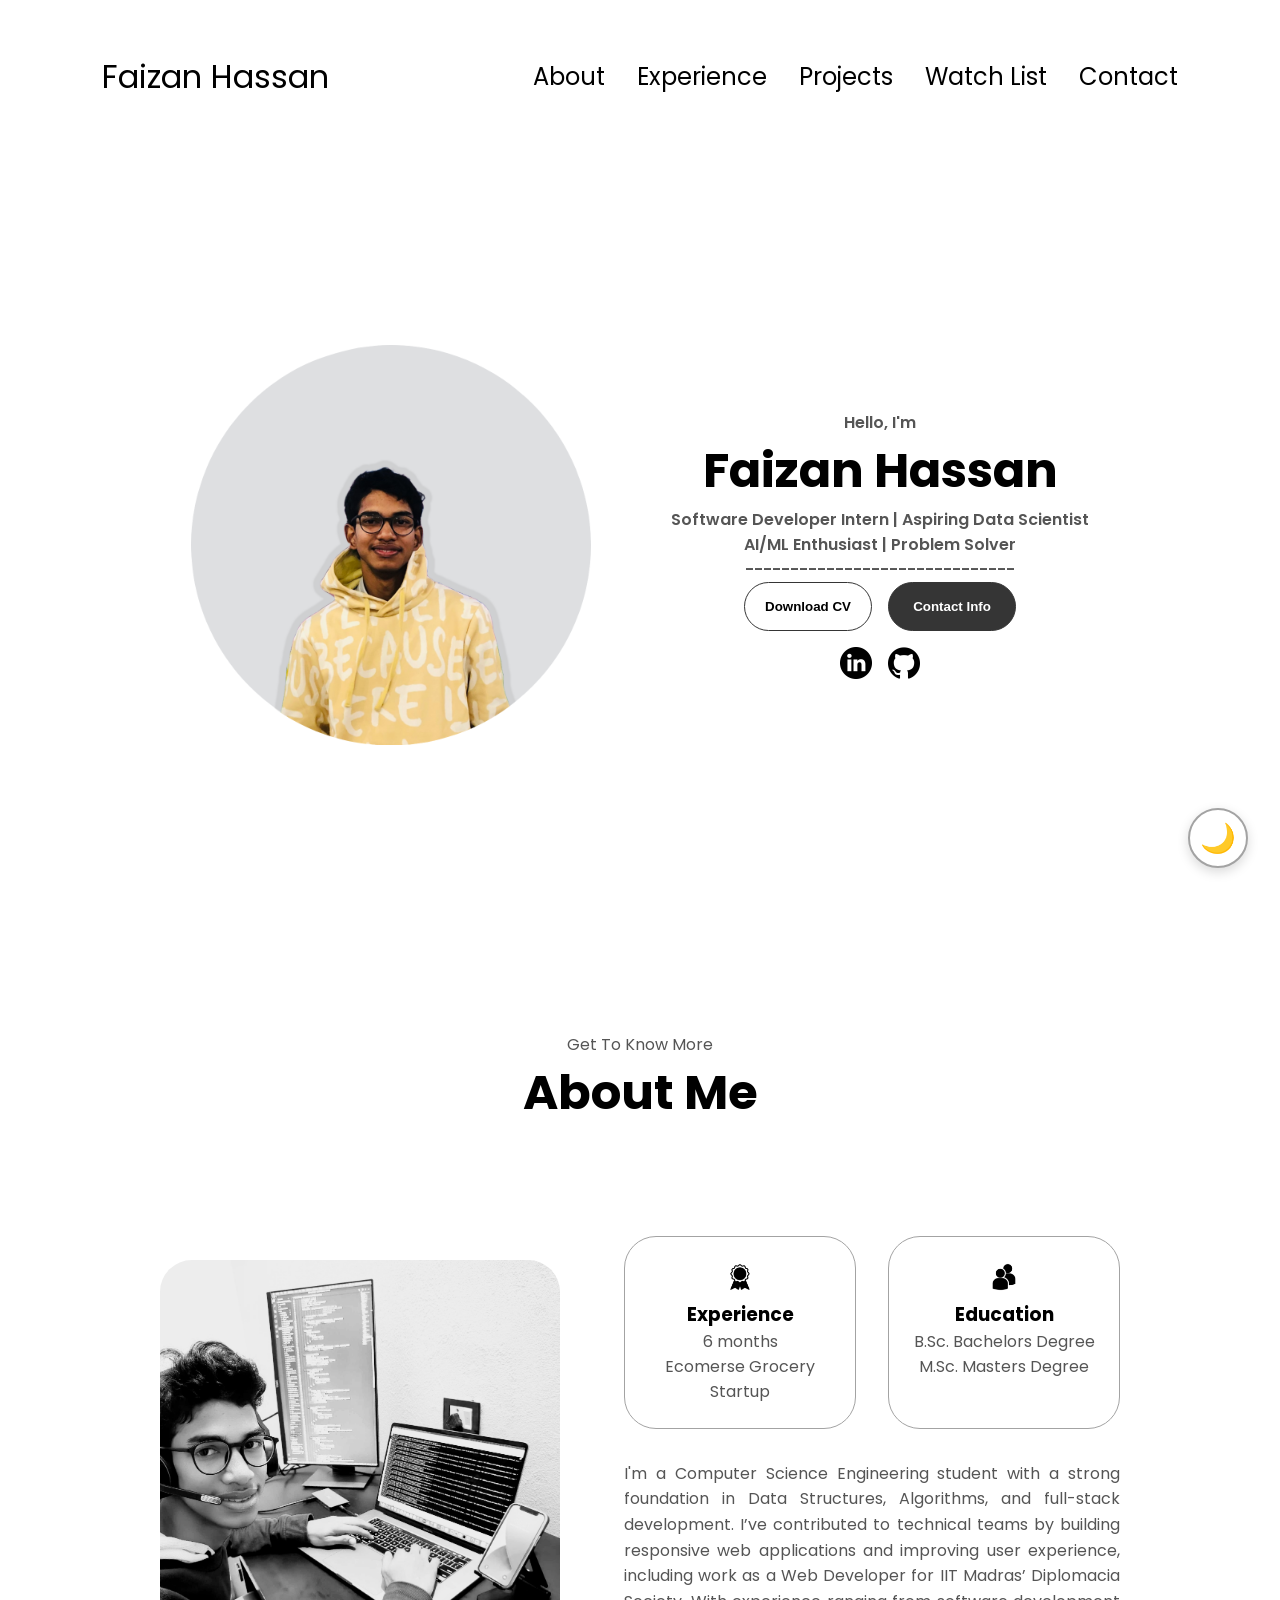
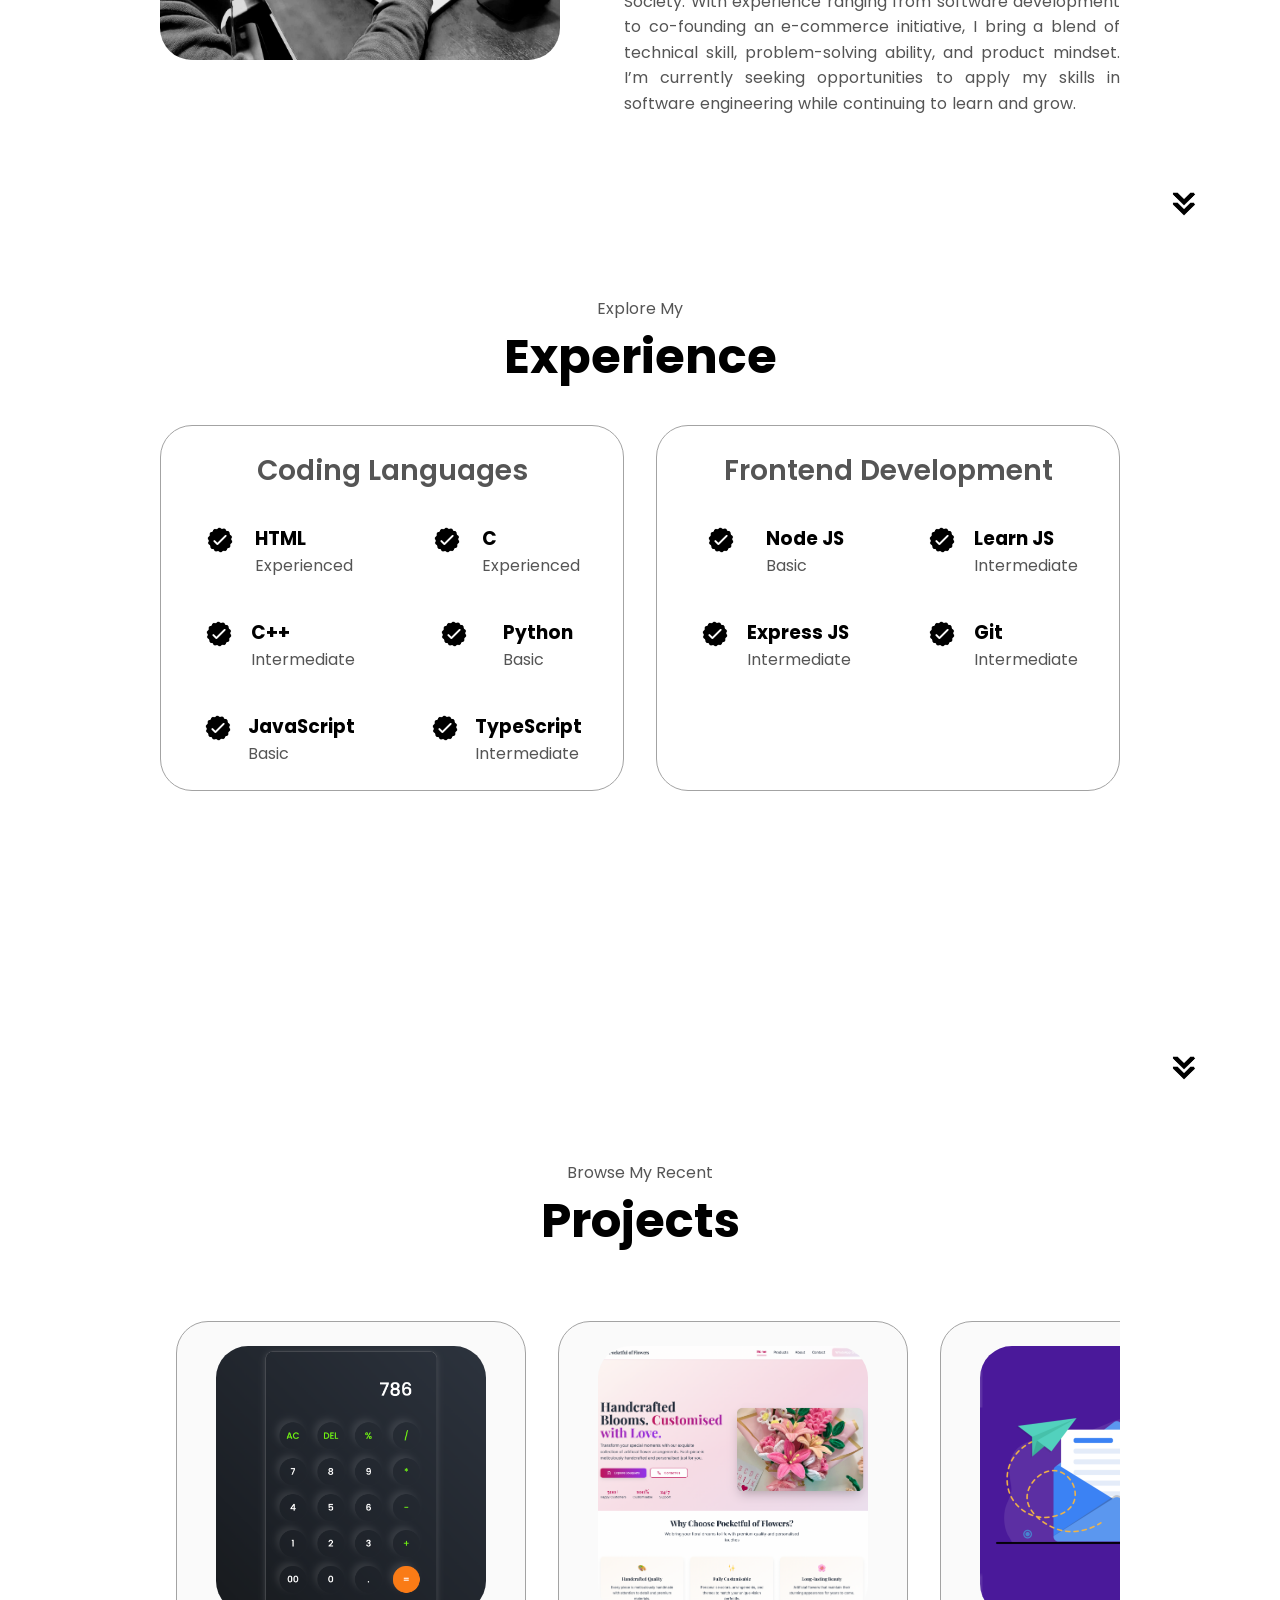
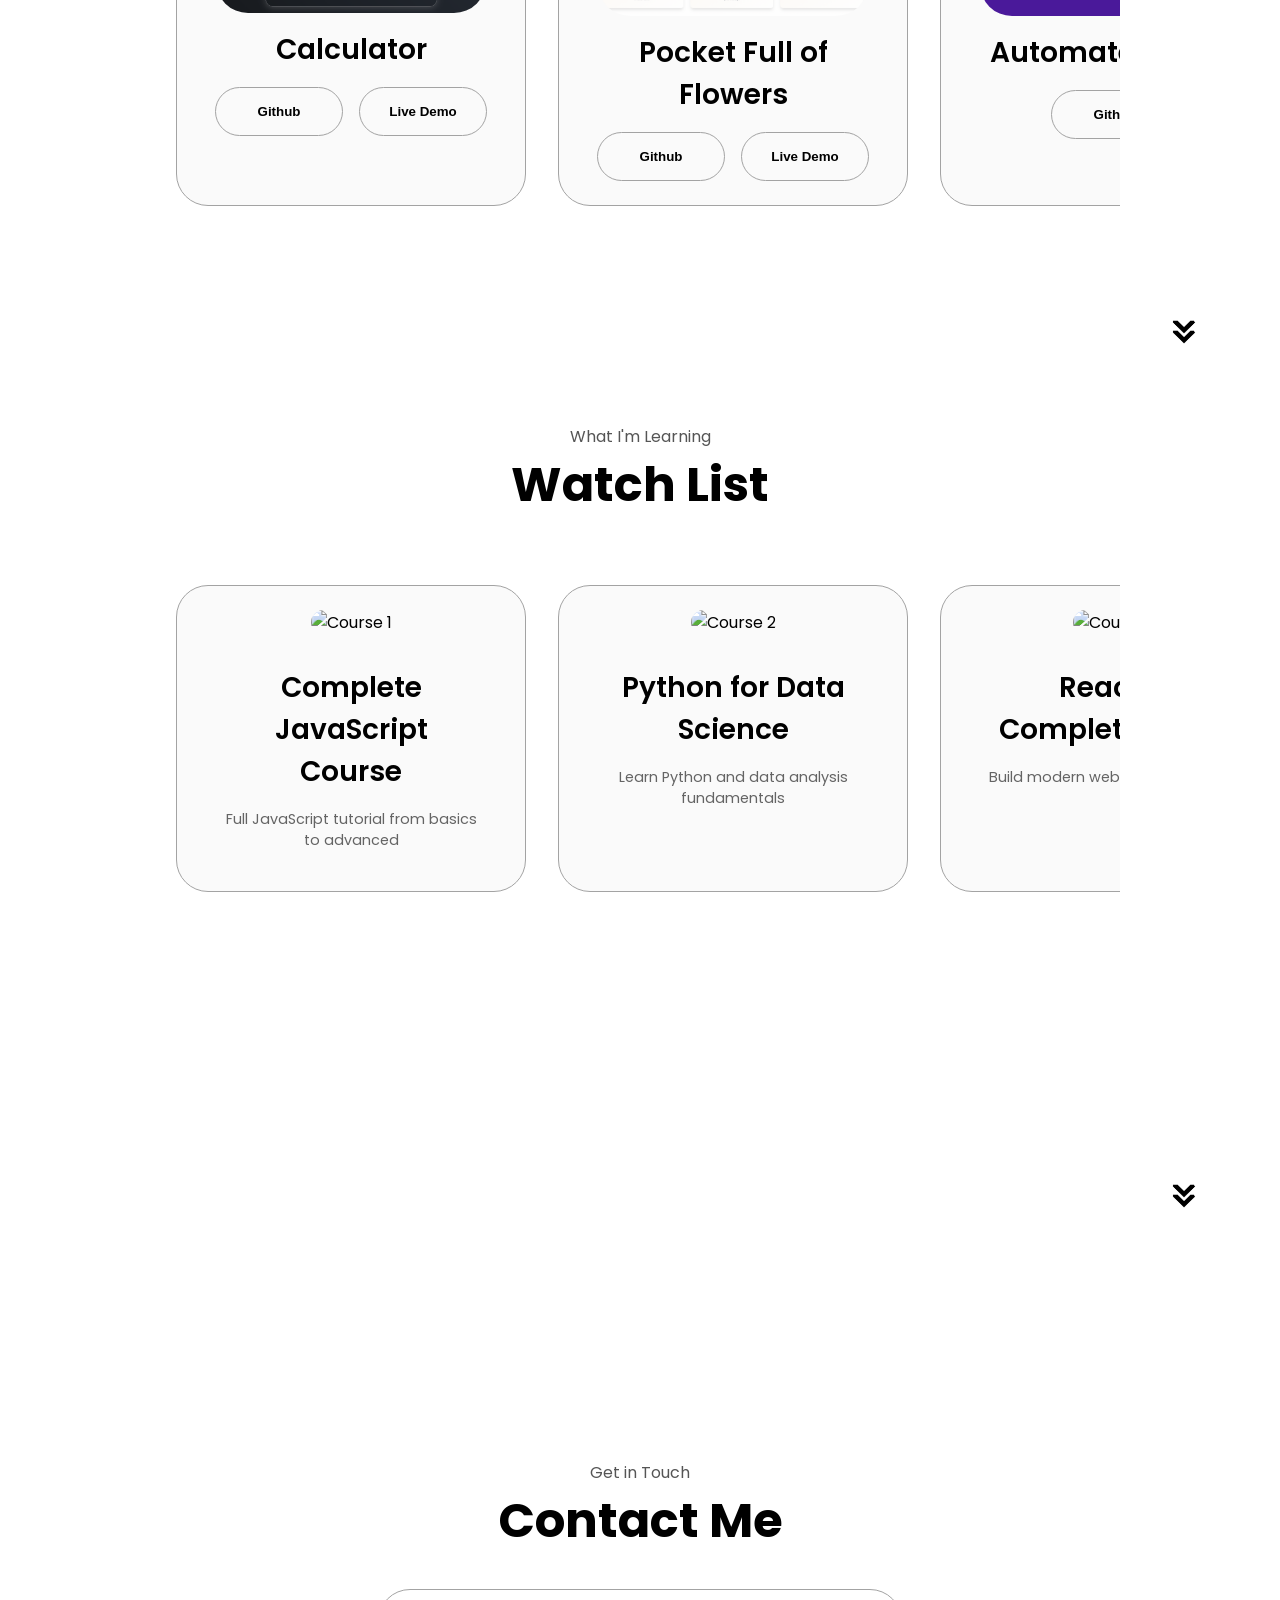
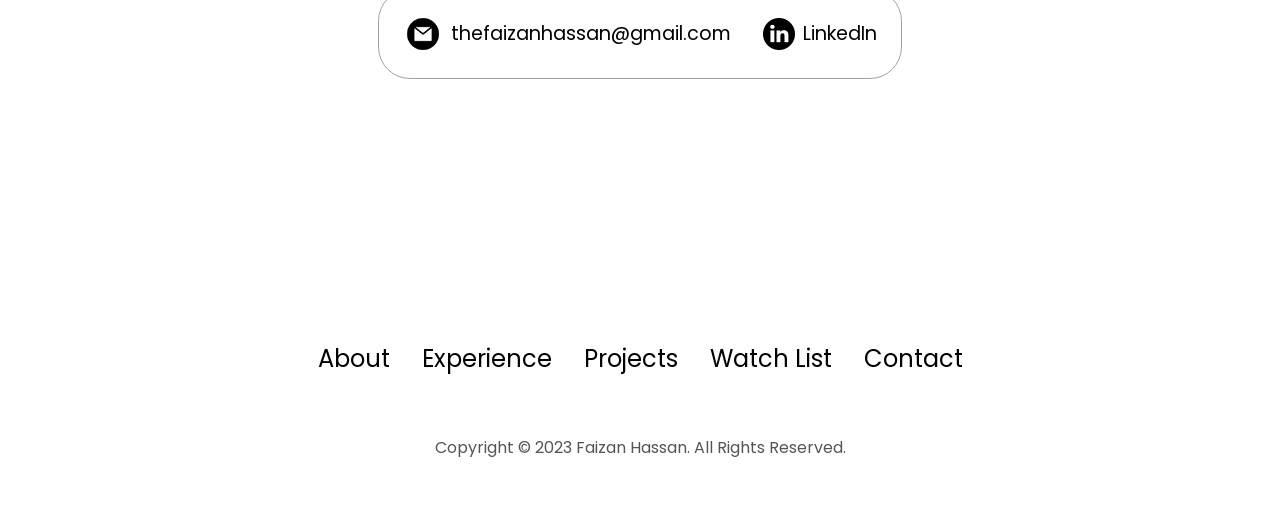
==== commit 2464943c: "Updated the projects section and updared the CV" ====
--- a/index.html
+++ b/index.html
@@ -375,6 +375,72 @@
           <div class="details-container color-container">
             <div class="article-container">
               <img
+                src="./assets/Projects/calculator.png"
+                alt="Calculator Project"
+                class="project-img"
+              />
+            </div>
+            <h2 class="experience-sub-title project-title">Calculator</h2>
+            <div class="btn-container">
+              <button
+                class="btn btn-color-2 project-btn"
+                onclick="location.href='https://github.com/Thefaizanhassan'"
+              >
+                Github
+              </button>
+              <button
+                class="btn btn-color-2 project-btn"
+                onclick="window.open('./projects/calculator/index.html', '_blank')"
+              >
+                Live Demo
+              </button>
+            </div>
+          </div>
+          <!-- <div class="details-container color-container">
+            <div class="article-container">
+              <img
+                src="./assets/project-1.png"
+                alt="Project 4"
+                class="project-img"
+              />
+            </div>
+            <h2 class="experience-sub-title project-title">Project 4</h2>
+            <div class="btn-container">
+              <button
+                class="btn btn-color-2 project-btn"
+                onclick="location.href='https://github.com/'"
+              >
+                Github
+              </button>
+            </div>
+          </div> -->
+          <div class="details-container color-container">
+            <div class="article-container">
+              <img
+                src="./assets/Projects/project-5.png"
+                alt="Pocket Full of Flowers"
+                class="project-img"
+              />
+            </div>
+            <h2 class="experience-sub-title project-title">Pocket Full of Flowers</h2>
+            <div class="btn-container">
+              <button
+                class="btn btn-color-2 project-btn"
+                onclick="window.open('https://github.com/Thefaizanhassan/pocketfulflower')"
+              >
+                Github
+              </button>
+              <button
+                class="btn btn-color-2 project-btn"
+                onclick="window.open('https://pocketfullofflowers.vercel.app/', '_blank')"
+              >
+                Live Demo
+              </button>
+            </div>
+          </div>
+          <div class="details-container color-container">
+            <div class="article-container">
+              <img
                 src="./assets/Projects/project-1.png"
                 alt="Automated-Email"
                 class="project-img"
@@ -388,12 +454,12 @@
               >
                 Github
               </button>
-              <button
+              <!-- <button
                 class="btn btn-color-2 project-btn"
                 onclick="location.href='https://github.com/Thefaizanhassan/Automated-Email-Trigger-App'"
               >
                 Live Demo
-              </button>
+              </button> -->
             </div>
           </div>
           <div class="details-container color-container">
@@ -435,42 +501,6 @@
                 onclick="location.href='https://drive.google.com/file/d/17A6caimnUNpC94hL9rWfe5YRFMzUyGSH/view?usp=sharing'"
               >
                 DRIVE
-              </button>
-            </div>
-          </div>
-          <div class="details-container color-container">
-            <div class="article-container">
-              <img
-                src="./assets/Projects/project-1.png"
-                alt="Project 4"
-                class="project-img"
-              />
-            </div>
-            <h2 class="experience-sub-title project-title">Project 4</h2>
-            <div class="btn-container">
-              <button
-                class="btn btn-color-2 project-btn"
-                onclick="location.href='https://github.com/'"
-              >
-                Github
-              </button>
-            </div>
-          </div>
-          <div class="details-container color-container">
-            <div class="article-container">
-              <img
-                src="./assets/Projects/project-2.png"
-                alt="Project 5"
-                class="project-img"
-              />
-            </div>
-            <h2 class="experience-sub-title project-title">Project 5</h2>
-            <div class="btn-container">
-              <button
-                class="btn btn-color-2 project-btn"
-                onclick="location.href='https://github.com/'"
-              >
-                Github
               </button>
             </div>
           </div>
@@ -517,7 +547,11 @@
               </div>
             </a>
             <div class="watchlist-details">
-              <h3>Course Details</h3>
+              <h3>
+                  <!-- ▶ Play Button Added -->
+                  <a href="https://www.youtube.com/watch?v=example1" target="_blank" class="details-play-btn">▶</a>
+                Course Details
+              </h3>
               <p><strong>Duration:</strong> 12 hours</p>
               <p><strong>Level:</strong> Beginner to Advanced</p>
               <p><strong>Topics Covered:</strong></p>
@@ -534,6 +568,7 @@
                 Master JavaScript from scratch with this comprehensive course. Learn all the fundamentals, 
                 modern ES6+ features, and advanced concepts to become a proficient JavaScript developer.
               </p>
+              <p> .</p>
             </div>
           </div>
           
@@ -558,7 +593,11 @@
               </div>
             </a>
             <div class="watchlist-details">
-              <h3>Course Details</h3>
+              <h3>
+                  <!-- ▶ Play Button Added -->
+                  <a href="https://www.youtube.com/watch?v=example1" target="_blank" class="details-play-btn">▶</a>
+                Course Details
+              </h3>
               <p><strong>Duration:</strong> 15 hours</p>
               <p><strong>Level:</strong> Beginner to Intermediate</p>
               <p><strong>Topics Covered:</strong></p>
@@ -599,7 +638,11 @@
               </div>
             </a>
             <div class="watchlist-details">
-              <h3>Course Details</h3>
+              <h3>
+                  <!-- ▶ Play Button Added -->
+                  <a href="https://www.youtube.com/watch?v=example1" target="_blank" class="details-play-btn">▶</a>
+                Course Details
+              </h3>
               <p><strong>Duration:</strong> 18 hours</p>
               <p><strong>Level:</strong> Intermediate</p>
               <p><strong>Topics Covered:</strong></p>
@@ -640,7 +683,11 @@
               </div>
             </a>
             <div class="watchlist-details">
-              <h3>Course Details</h3>
+              <h3>
+                  <!-- ▶ Play Button Added -->
+                  <a href="https://www.youtube.com/watch?v=example1" target="_blank" class="details-play-btn">▶</a>
+                Course Details
+              </h3>
               <p><strong>Duration:</strong> 25 hours</p>
               <p><strong>Level:</strong> Intermediate to Advanced</p>
               <p><strong>Topics Covered:</strong></p>
@@ -681,7 +728,11 @@
               </div>
             </a>
             <div class="watchlist-details">
-              <h3>Course Details</h3>
+              <h3>
+                  <!-- ▶ Play Button Added -->
+                  <a href="https://www.youtube.com/watch?v=example1" target="_blank" class="details-play-btn">▶</a>
+                Course Details
+              </h3>
               <p><strong>Duration:</strong> 20 hours</p>
               <p><strong>Level:</strong> Intermediate</p>
               <p><strong>Topics Covered:</strong></p>
--- a/style.css
+++ b/style.css
@@ -569,6 +569,21 @@
   border-bottom: 2px solid rgb(163, 163, 163);
   padding-bottom: 0.5rem;
 }
+.details-play-btn {
+  font-size: 1rem;
+  margin-left: 8px;
+  text-decoration: none;
+  color: #000000;
+  background: rgba(255, 255, 255, 0.1);
+  padding: 3px 8px;
+  border-radius: 5px;
+  transition: 0.2s ease;
+}
+
+.details-play-btn:hover {
+  background: rgba(255, 0, 0, 0.2);
+}
+
 
 .watchlist-details p {
   margin: 0.5rem 0;
@@ -587,12 +602,14 @@
 }
 
 .watchlist-details li {
+  text-align: left;
   margin: 0.3rem 0;
   font-size: 0.85rem;
   color: rgb(85, 85, 85);
 }
 
 .course-description {
+  text-align: justify;
   margin-top: 1rem;
   padding-top: 1rem;
   border-top: 1px solid rgb(200, 200, 200);
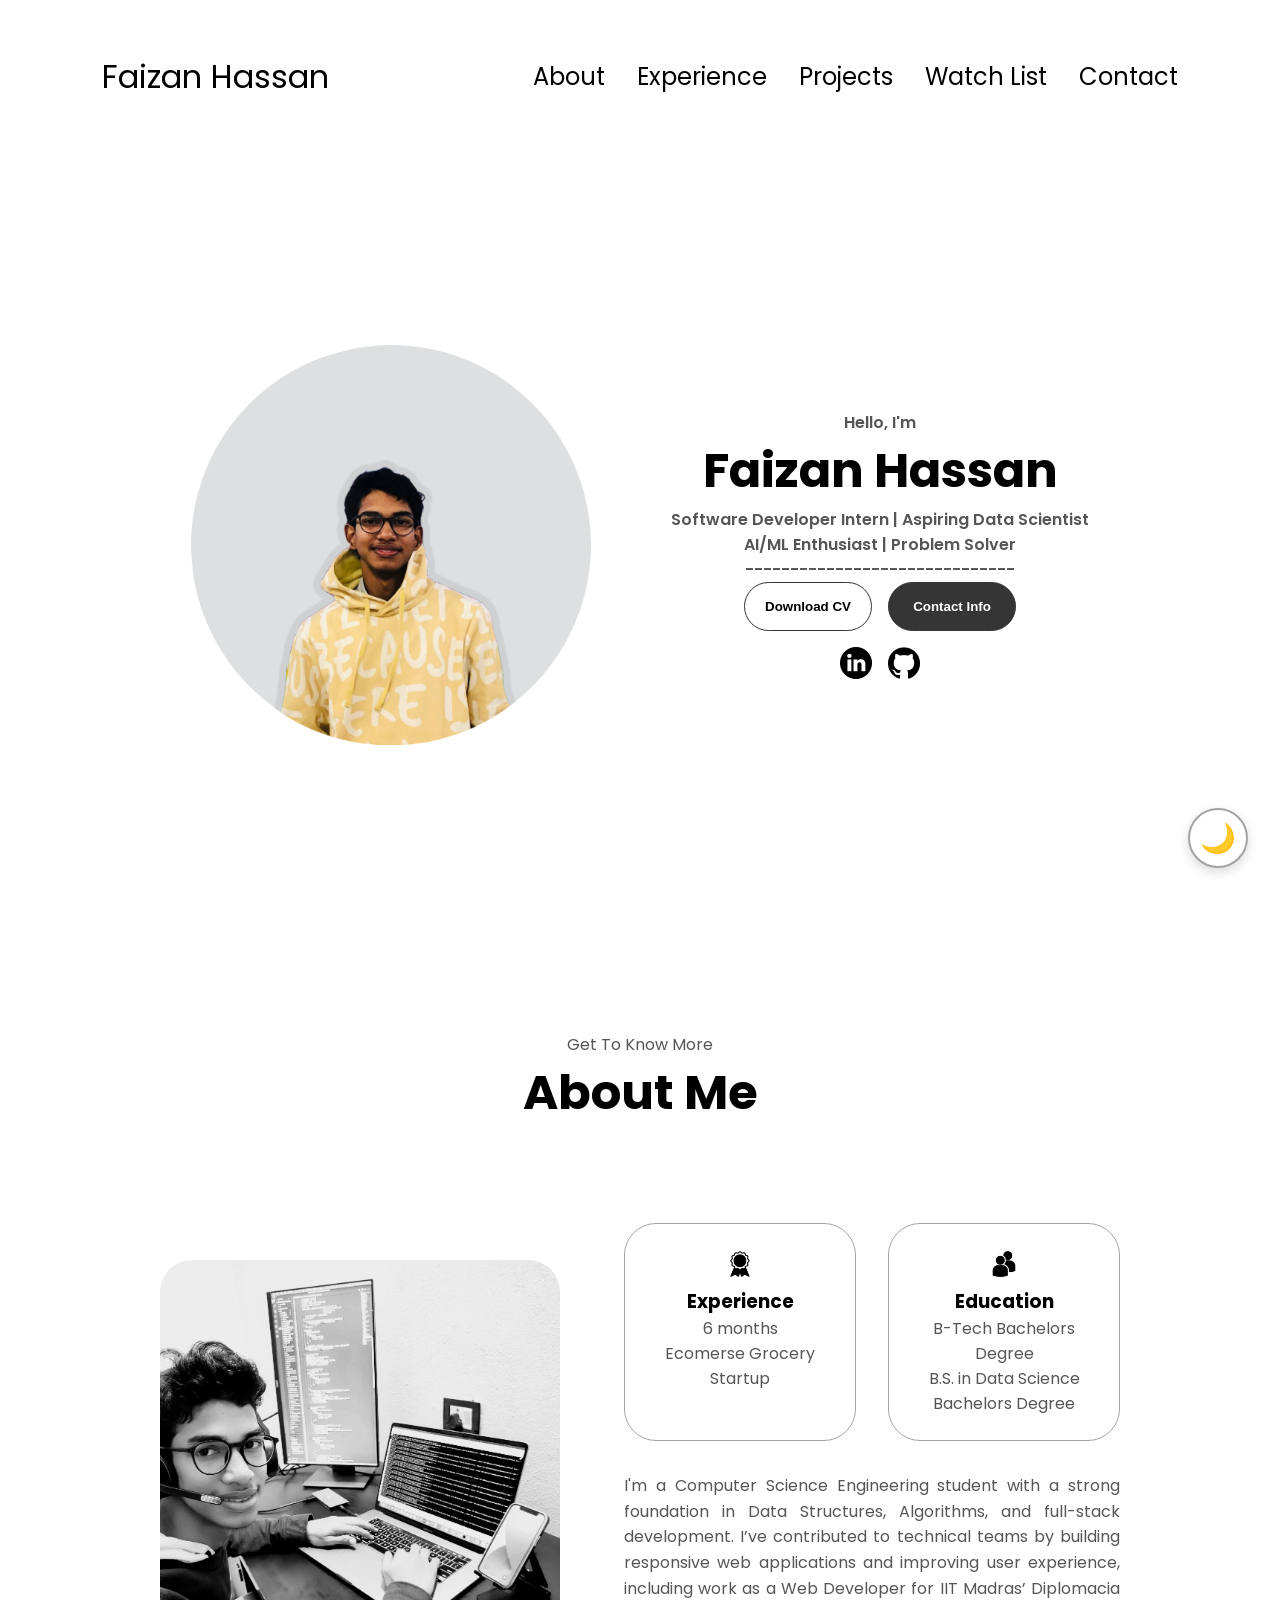
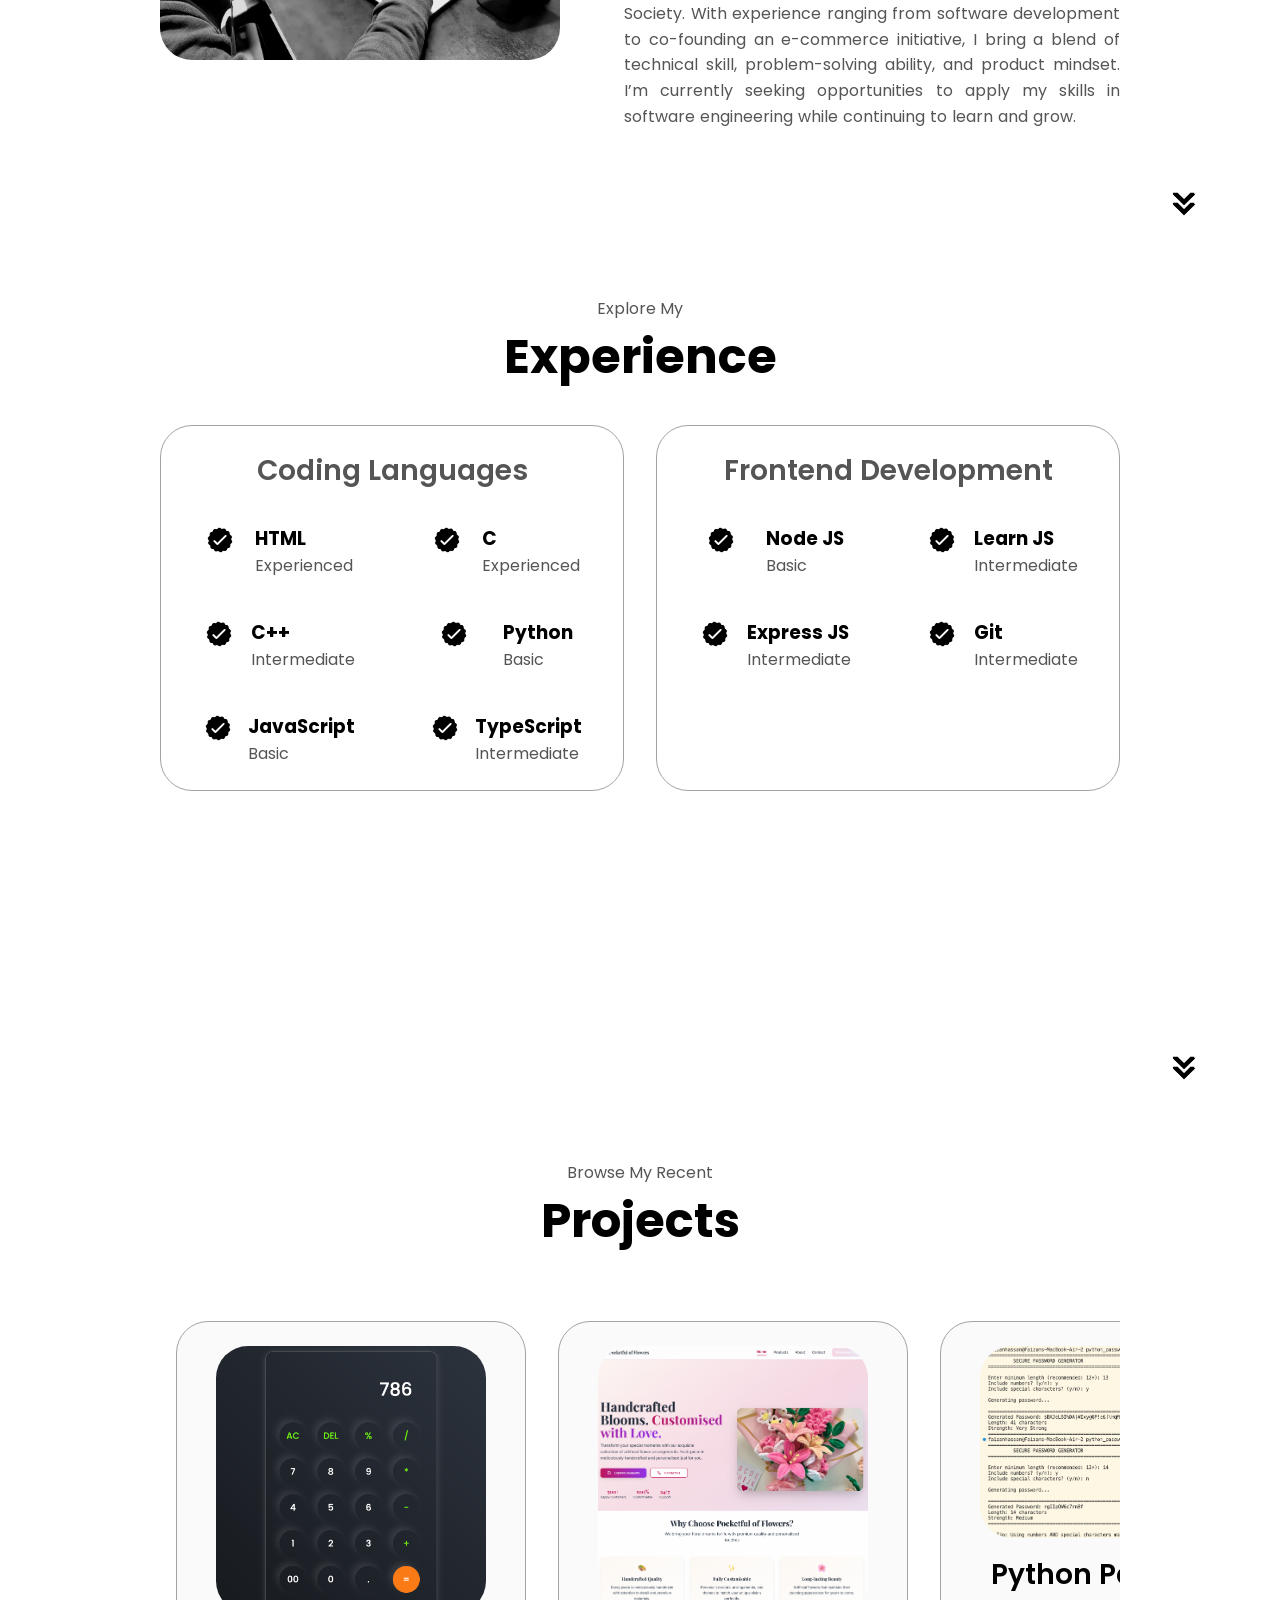
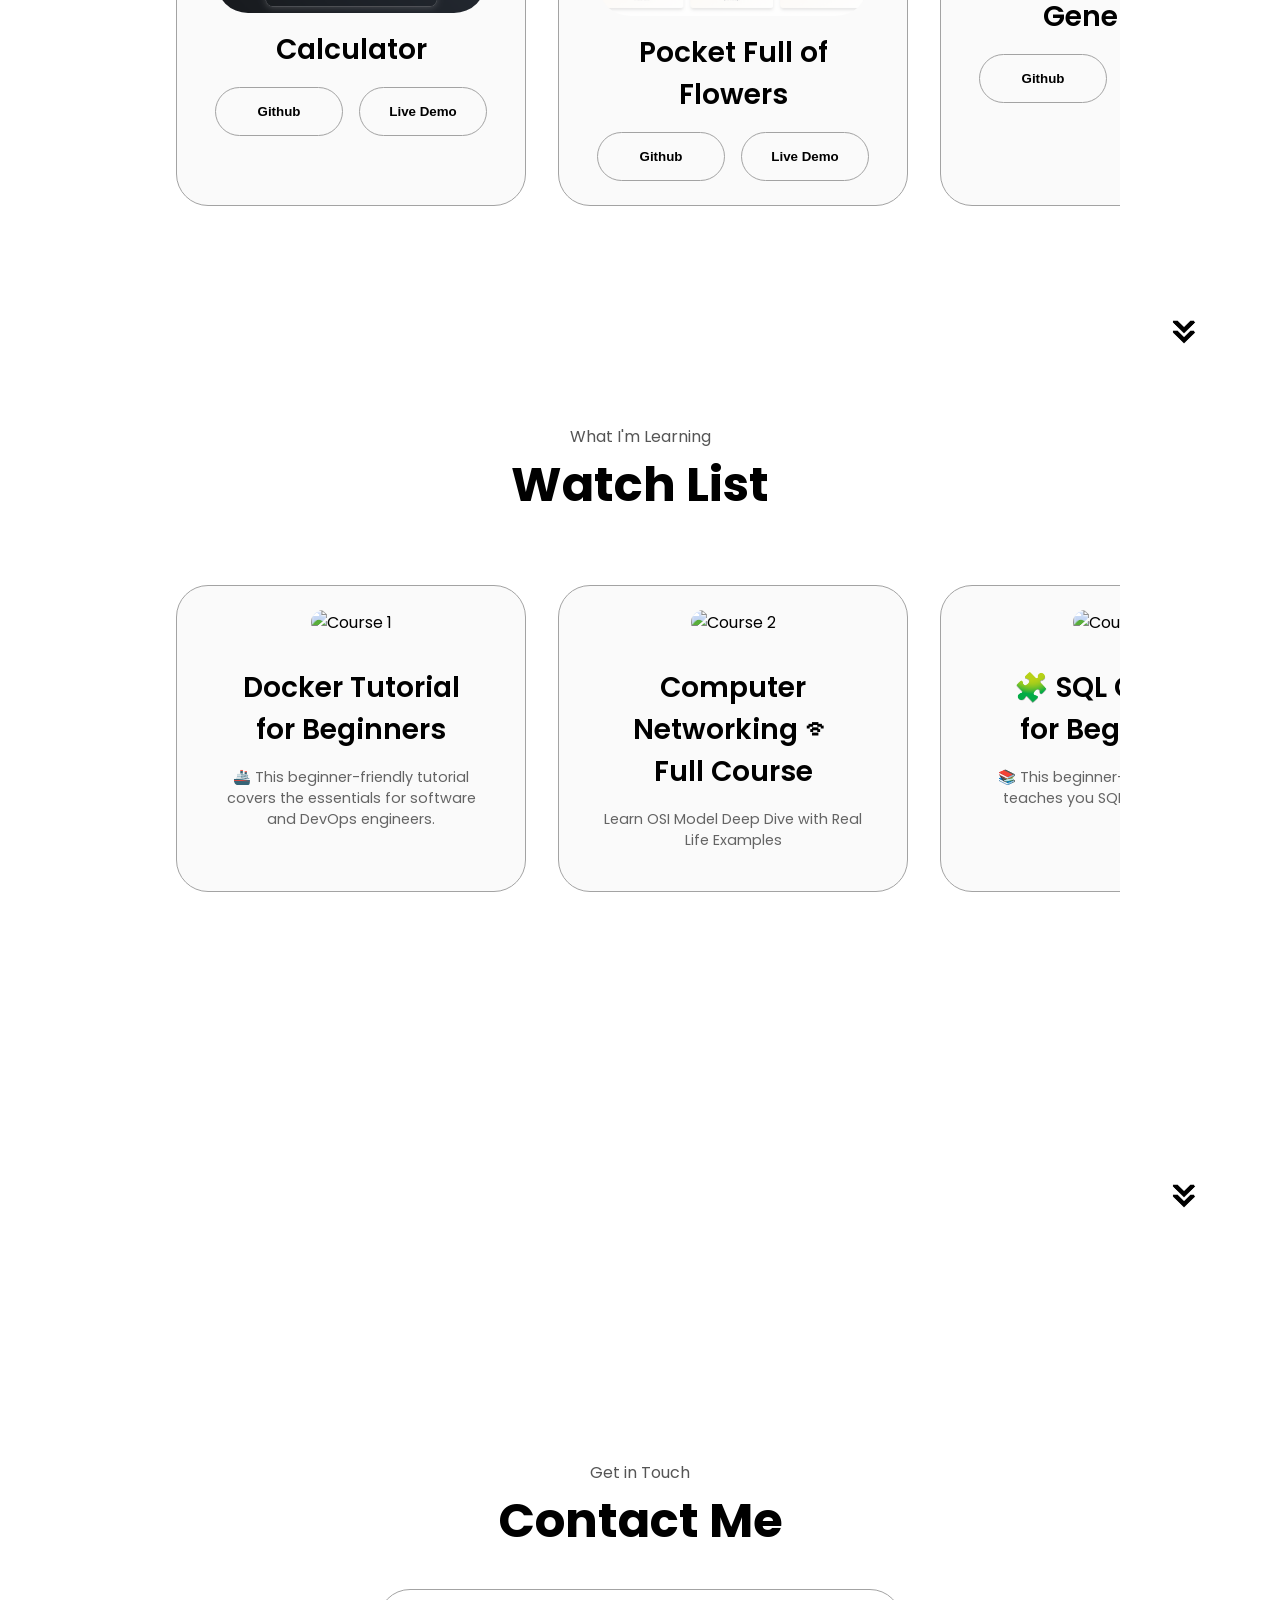
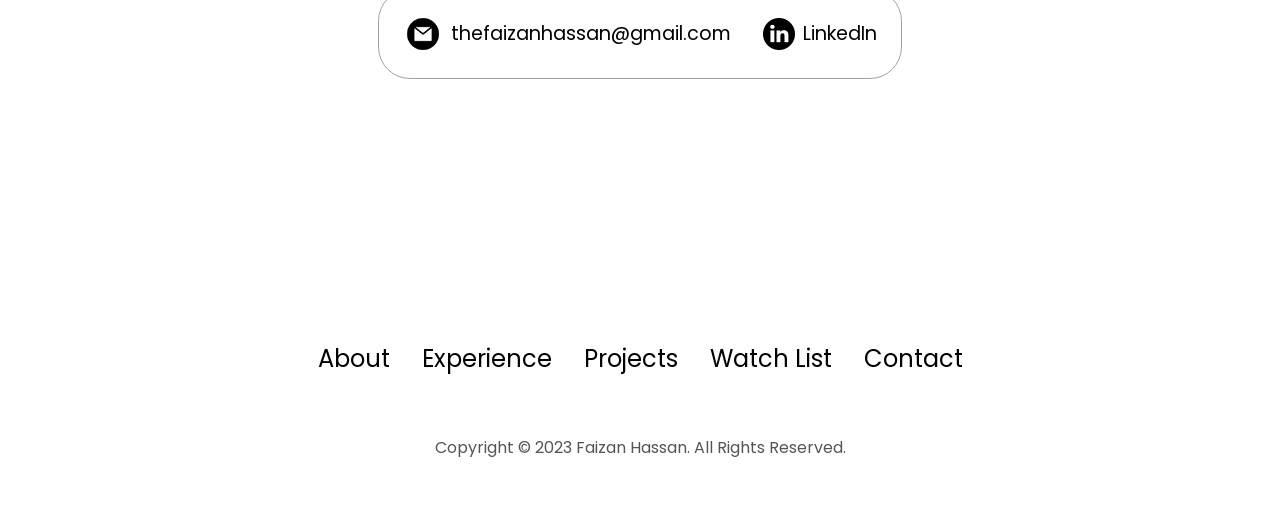
==== commit 88f8ad2d: "Updated the watchlist" ====
--- a/index.html
+++ b/index.html
@@ -16,6 +16,10 @@
     <!-- Stylesheets -->
     <link rel="stylesheet" href="style.css" />
     <link rel="stylesheet" href="mediaqueries.css" />
+    <link
+      rel="stylesheet"
+      href="https://cdnjs.cloudflare.com/ajax/libs/font-awesome/6.5.1/css/all.min.css"
+    />
   </head>
   <body>
     <nav id="desktop-nav">
@@ -133,7 +137,7 @@
                 class="icon icon-dark"
               />
               <h3>Education</h3>
-              <p>B.Sc. Bachelors Degree<br />M.Sc. Masters Degree</p>
+              <p>B-Tech Bachelors Degree<br />B.S. in Data Science Bachelors Degree</p>
             </div>
           </div>
           <div class="text-container">
@@ -441,6 +445,30 @@
           <div class="details-container color-container">
             <div class="article-container">
               <img
+                src="./assets/Projects/project-4.png"
+                alt="Pocket Full of Flowers"
+                class="project-img"
+              />
+            </div>
+            <h2 class="experience-sub-title project-title">Python Password Generator</h2>
+            <div class="btn-container">
+              <button
+                class="btn btn-color-2 project-btn"
+                onclick="window.open('https://github.com/Thefaizanhassan/PythonPasswordGenerator')"
+              >
+                Github
+              </button>
+              <button
+                class="btn btn-color-2 project-btn"
+                onclick="window.open('./projects/pythonPasswordGenerator/index.html', '_blank')"
+              >
+                View Code
+              </button>
+            </div>
+          </div>
+          <div class="details-container color-container">
+            <div class="article-container">
+              <img
                 src="./assets/Projects/project-1.png"
                 alt="Automated-Email"
                 class="project-img"
@@ -528,11 +556,11 @@
         <div class="scroll-content">
           <!-- Course 1 -->
           <div class="details-container color-container watchlist-item">
-            <a href="https://www.youtube.com/watch?v=example1" target="_blank" class="watchlist-link">
+            <a href="https://www.youtube.com/watch?v=pTFZFxd4hOI" target="_blank" class="watchlist-link">
               <div class="watchlist-card">
                 <div class="watchlist-thumbnail">
                   <img
-                    src="https://img.youtube.com/vi/dQw4w9WgXcQ/maxresdefault.jpg"
+                    src="https://img.youtube.com/vi/pTFZFxd4hOI/maxresdefault.jpg"
                     alt="Course 1"
                     class="project-img watchlist-img"
                   />
@@ -541,32 +569,30 @@
                   </div>
                 </div>
                 <div class="watchlist-info">
-                  <h2 class="experience-sub-title project-title">Complete JavaScript Course</h2>
-                  <p class="watchlist-description">Full JavaScript tutorial from basics to advanced</p>
+                  <h2 class="experience-sub-title project-title">Docker Tutorial for Beginners</h2>
+                  <p class="watchlist-description">🚢 This beginner-friendly tutorial covers the essentials for software and DevOps engineers.</p>
                 </div>
               </div>
             </a>
             <div class="watchlist-details">
               <h3>
                   <!-- ▶ Play Button Added -->
-                  <a href="https://www.youtube.com/watch?v=example1" target="_blank" class="details-play-btn">▶</a>
+                  <a href="https://www.youtube.com/watch?v=pTFZFxd4hOI" target="_blank" class="details-play-btn"> <i class="fa-brands fa-docker"></i> </a>
                 Course Details
               </h3>
-              <p><strong>Duration:</strong> 12 hours</p>
-              <p><strong>Level:</strong> Beginner to Advanced</p>
+              <p><strong>Duration:</strong> 1 hour</p>
+              <p><strong>Level:</strong> Beginner</p>
               <p><strong>Topics Covered:</strong></p>
               <ul>
-                <li>JavaScript Fundamentals</li>
-                <li>ES6+ Features</li>
-                <li>Async/Await & Promises</li>
-                <li>DOM Manipulation</li>
-                <li>Object-Oriented Programming</li>
-                <li>Functional Programming</li>
-                <li>Modern JavaScript Patterns</li>
+                <li>Docker Essentials & Core Concepts</li>
+                <li>Container Creation and Management</li>
+                <li>Working with Docker Images</li>
+                <li>Building and Using Dockerfiles</li>
+                <li>Container Networking Basics</li>
+                <li>Docker Compose Fundamentals</li>
               </ul>
               <p class="course-description">
-                Master JavaScript from scratch with this comprehensive course. Learn all the fundamentals, 
-                modern ES6+ features, and advanced concepts to become a proficient JavaScript developer.
+                Master Docker from scratch with this beginner-friendly tutorial. Learn all the essentials to effectively use containers, aimed at boosting the skills of aspiring and current software and DevOps engineers.
               </p>
               <p> .</p>
             </div>
@@ -574,11 +600,11 @@
           
           <!-- Course 2 -->
           <div class="details-container color-container watchlist-item">
-            <a href="https://www.youtube.com/watch?v=example2" target="_blank" class="watchlist-link">
+            <a href="https://www.youtube.com/watch?v=IPvYjXCsTg8" target="_blank" class="watchlist-link">
               <div class="watchlist-card">
                 <div class="watchlist-thumbnail">
                   <img
-                    src="https://img.youtube.com/vi/dQw4w9WgXcQ/maxresdefault.jpg"
+                    src="https://img.youtube.com/vi/IPvYjXCsTg8/maxresdefault.jpg"
                     alt="Course 2"
                     class="project-img watchlist-img"
                   />
@@ -587,43 +613,73 @@
                   </div>
                 </div>
                 <div class="watchlist-info">
-                  <h2 class="experience-sub-title project-title">Python for Data Science</h2>
-                  <p class="watchlist-description">Learn Python and data analysis fundamentals</p>
+                  <h2 class="experience-sub-title project-title">Computer Networking ᯤ Full Course</h2>
+                  <p class="watchlist-description">Learn OSI Model Deep Dive with Real Life Examples</p>
                 </div>
               </div>
             </a>
             <div class="watchlist-details">
               <h3>
                   <!-- ▶ Play Button Added -->
-                  <a href="https://www.youtube.com/watch?v=example1" target="_blank" class="details-play-btn">▶</a>
+                  <a href="https://www.youtube.com/watch?v=IPvYjXCsTg8" target="_blank" class="details-play-btn">▶</a>
                 Course Details
               </h3>
-              <p><strong>Duration:</strong> 15 hours</p>
-              <p><strong>Level:</strong> Beginner to Intermediate</p>
+              <p><strong>Duration:</strong> 4:06 hours</p>
+              <p><strong>Level:</strong> Beginner</p>
               <p><strong>Topics Covered:</strong></p>
               <ul>
-                <li>Python Basics & Syntax</li>
-                <li>NumPy for Numerical Computing</li>
-                <li>Pandas for Data Analysis</li>
-                <li>Data Visualization with Matplotlib</li>
-                <li>Statistical Analysis</li>
-                <li>Data Cleaning Techniques</li>
-                <li>Real-world Projects</li>
+                <li>Client-Server Architecture </li>
+                <li>Protocols </li>
+                <li>How Data is Transferred? IP Address </li>
+                <li>Port Numbers </li>
+                <li>Submarine Cables Map (Optical Fibre Cables)</li>
+                <li>LAN, MAN, WAN</li>
+                <li>MODEM, ROUTER</li>
+                <li>Topologies (BUS, RING, STAR, TREE, MESH)</li>
+                <li>Structure of the Network</li>
+                <li>OSI Model (7 Layers)</li>
+                <li>TCP/IP Model (5 Layers)</li>
+                <li>Client Server Architecture</li>
+                <li>Peer to Peer Architecture</li>
+                <li>Networking Devices (Download PDF)</li>
+                <li>Protocols</li>
+                <li>Sockets</li>
+                <li>Ports</li>
+                <li>HTTP</li>
+                <li>HTTP(GET, POST, PUT, DELETE)</li>
+                <li>Error/Status Codes</li>
+                <li>Cookies</li>
+                <li>How Email Works?</li>
+                <li>DNS (Domain Name System)</li>
+                <li>TCP/IP Model (Transport Layer)</li>
+                <li>Checksum</li>
+                <li>Timers</li>
+                <li>UDP (User Datagram Protocol)</li>
+                <li>TCP (Transmission Control Protocol)</li>
+                <li>3-Way handshake</li>
+                <li>TCP (Network Layer)</li>
+                <li>Control Plane</li>
+                <li>IP (Internet Protocol)</li>
+                <li>Packets</li>
+                <li>IPV4 vs IPV6</li>
+                <li>Middle Boxes</li>
+                <li>(NAT) Network Address Translation</li>
+                <li>TCP (Data Link Layer)</li>
               </ul>
               <p class="course-description">
-                Dive into the world of data science with Python. Learn how to manipulate, analyze, and 
-                visualize data using industry-standard libraries and techniques.
+                A comprehensive, beginner-friendly series designed to provide a deep dive into how the internet and data communication work. It is part of his larger DevOps Bootcamp but serves as a standalone resource for students and professionals.
               </p>
+              <p> .</p>
             </div>
           </div>
           
           <!-- Course 3 -->
           <div class="details-container color-container watchlist-item">
-            <a href="https://www.youtube.com/watch?v=example3" target="_blank" class="watchlist-link">
+            <a href="https://www.youtube.com/watch?v=7S_tz1z_5bA" target="_blank" class="watchlist-link">
               <div class="watchlist-card">
                 <div class="watchlist-thumbnail">
                   <img
-                    src="https://img.youtube.com/vi/dQw4w9WgXcQ/maxresdefault.jpg"
+                    src="https://img.youtube.com/vi/7S_tz1z_5bA/maxresdefault.jpg"
                     alt="Course 3"
                     class="project-img watchlist-img"
                   />
@@ -632,33 +688,62 @@
                   </div>
                 </div>
                 <div class="watchlist-info">
-                  <h2 class="experience-sub-title project-title">React.js Complete Guide</h2>
-                  <p class="watchlist-description">Build modern web apps with React</p>
+                  <h2 class="experience-sub-title project-title">🧩 SQL Course for Beginners</h2>
+                  <p class="watchlist-description">📚 This beginner-friendly course teaches you SQL from scratch.</p>
                 </div>
               </div>
             </a>
             <div class="watchlist-details">
               <h3>
                   <!-- ▶ Play Button Added -->
-                  <a href="https://www.youtube.com/watch?v=example1" target="_blank" class="details-play-btn">▶</a>
+                  <a href="https://www.youtube.com/watch?v=7S_tz1z_5bA" target="_blank" class="details-play-btn">▶</a>
                 Course Details
               </h3>
-              <p><strong>Duration:</strong> 18 hours</p>
-              <p><strong>Level:</strong> Intermediate</p>
-              <p><strong>Topics Covered:</strong></p>
+              <p><strong>Duration:</strong> 3:10 hours</p>
+              <p><strong>Level:</strong> Beginners</p>
+              <p><strong>📖 Topics Covered:</strong></p>
               <ul>
-                <li>React Fundamentals & JSX</li>
-                <li>Components & Props</li>
-                <li>State Management with Hooks</li>
-                <li>React Router for Navigation</li>
-                <li>Context API & Redux</li>
-                <li>Performance Optimization</li>
-                <li>Testing React Applications</li>
+                <li>What is SQL?
+                <li>Installing MySQL</li>
+                <li>The SELECT Statement</li>
+                <li>The SELECT Clause</li>
+                <li>The WHERE Clause</li>
+                <li>The AND, OR, and NOT Operators </li>
+                <li>The IN Operator</li>
+                <li>The BETWEEN Operator</li>
+                <li>The LIKE Operator</li>
+                <li>The REGEXP Operator</li>
+                <li>The IS NULL Operator</li>
+                <li>The ORDER BY Operator</li>
+                <li>The LIMIT Operator</li>
+                <li>Inner Joins</li>
+                <li>Joining Across Databases</li>
+                <li>Self Joins</li>
+                <li>Joining Multiple Tables</li>
+                <li>Compound Join Conditions</li>
+                <li>Implicit Join Syntax</li>
+                <li>Outer Joins</li>
+                <li>Outer Join Between Multiple Tables </li>
+                <li>Self Outer Joins</li>
+                <li>The USING Clause</li>
+                <li>Natural Joins</li>
+                <li>Cross Joins</li>
+                <li>Unions</li>
+                <li>Column Attributes</li>
+                <li>Inserting a Single Row </li>
+                <li>Inserting Multiple Rows </li>
+                <li>Inserting Hierarchical Rows </li>
+                <li>Creating a Copy of a Table </li>
+                <li>Updating a Single Row </li>
+                <li>Updating Multiple Rows </li>
+                <li>Using Subqueries in Updates</li> 
+                <li>Deleting Rows</li>
+                <li>Restoring Course Databases</li>
               </ul>
               <p class="course-description">
-                Master React.js and build powerful, scalable web applications. Learn modern React patterns, 
-                hooks, state management, and best practices for production-ready apps.
+                This tutorial is perfect for you if you're completely new to SQL, want a practical, hands-on approach or want to work with data.
               </p>
+              <p>.</p>
             </div>
           </div>
           
--- a/style.css
+++ b/style.css
@@ -454,6 +454,15 @@
 }
 
 /* WATCHLIST SECTION */
+
+.details-play-btn i {
+  font-size: 22px;
+  color: #0db7ed; /* Docker blue */
+}
+
+.details-play-btn:hover i {
+  color: #2496ed;
+}
 
 #watchlist {
   position: relative;
